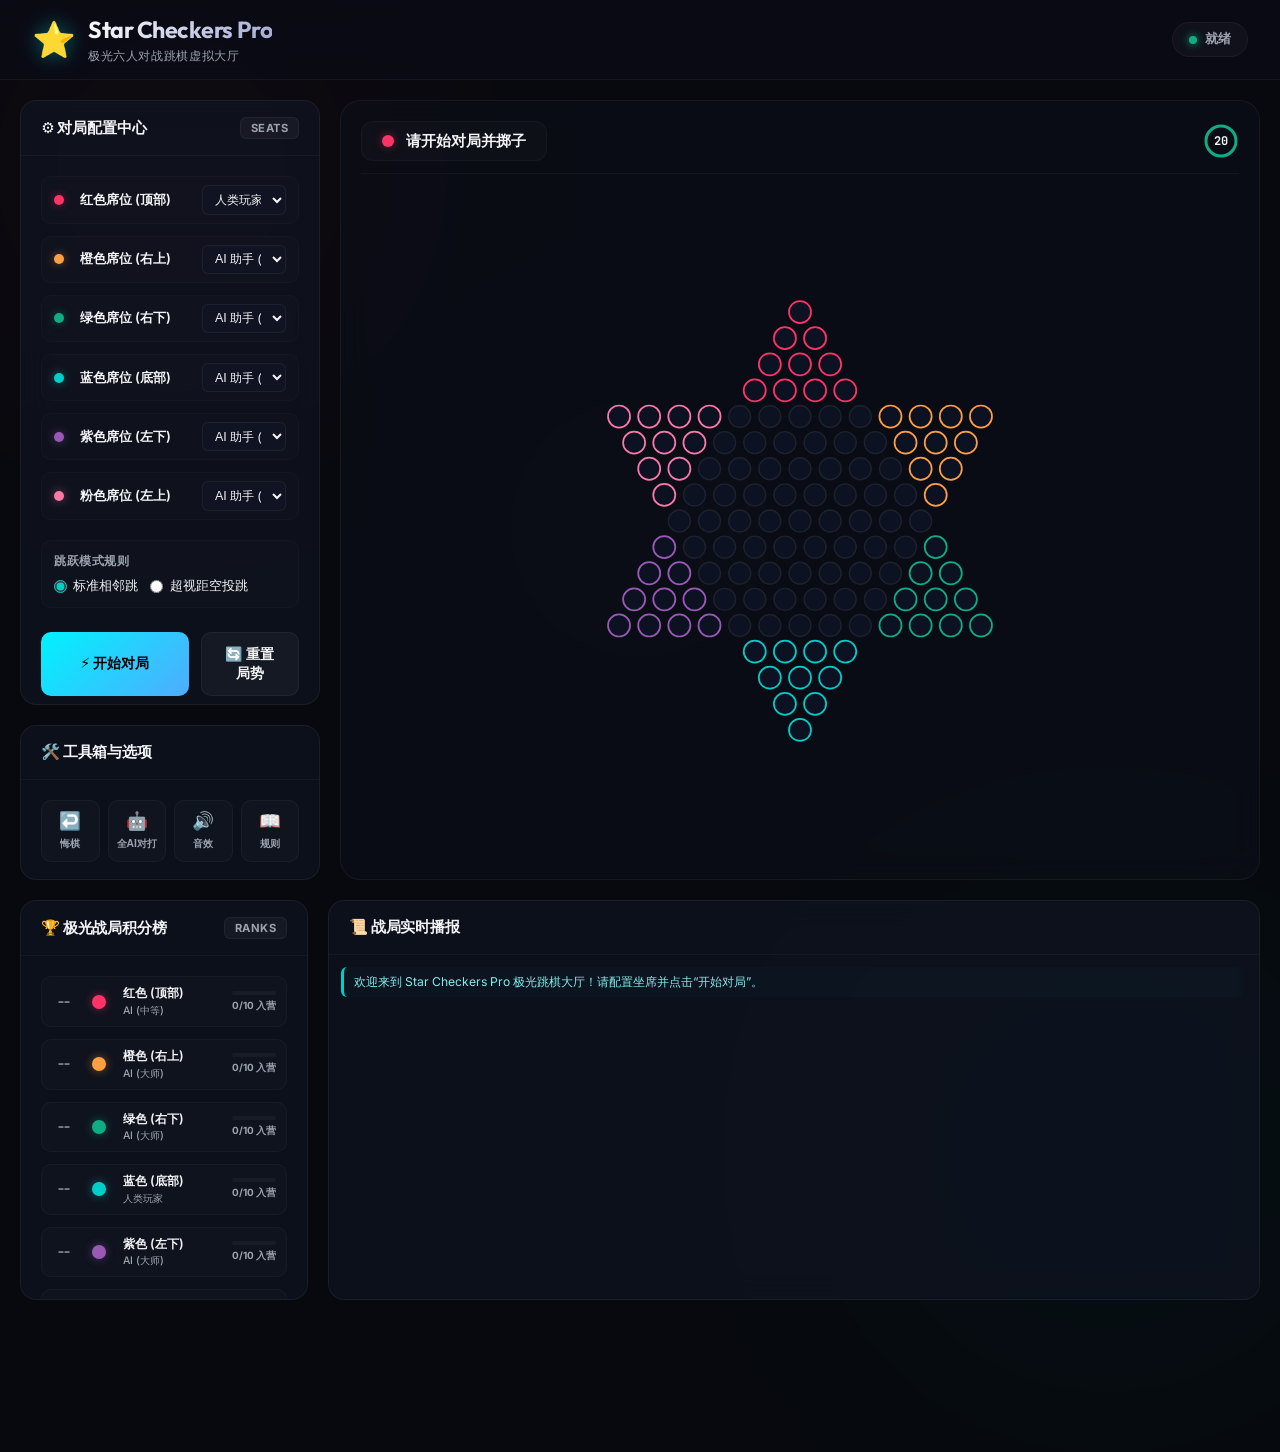
==== index.html @ 954dd9bf "Add files via upload" ====
<!DOCTYPE html>
<html lang="zh-CN">
<head>
    <meta charset="UTF-8">
    <meta name="viewport" content="width=device-width, initial-scale=1.0">
    <title>Star Checkers Pro | 极光六人对战跳棋</title>
    <!-- Google Fonts for premium typography -->
    <link href="https://fonts.googleapis.com/css2?family=Inter:wght@300;400;500;600;700&family=Outfit:wght@400;500;600;700;800&family=JetBrains+Mono:wght@400;500&display=swap" rel="stylesheet">
    <link rel="stylesheet" href="style.css">
</head>
<body>
    <!-- Background Ambient Orbs -->
    <div class="glow-orb" id="orb-1"></div>
    <div class="glow-orb" id="orb-2"></div>
    <div class="glow-orb" id="orb-3"></div>

    <!-- Application Header -->
    <header class="app-header">
        <div class="header-logo">
            <span class="logo-icon">⭐</span>
            <div class="logo-text">
                <h1>Star Checkers Pro</h1>
                <span class="logo-sub">极光六人对战跳棋虚拟大厅</span>
            </div>
        </div>
        <div class="header-status">
            <span class="status-indicator online"></span>
            <span class="status-label" id="lobby-status">大厅空闲中</span>
        </div>
    </header>

    <!-- Main Grid Dashboard -->
    <main class="app-container">
        <!-- LEFT PANEL: SETTINGS & CONSOLE -->
        <aside class="panel-sidebar" id="panel-left">
            <div class="card panel-card">
                <div class="card-header">
                    <h3>⚙️ 对局配置中心</h3>
                    <span class="badge">Seats</span>
                </div>
                <div class="card-body">
                    <!-- Seats Configuration list -->
                    <div class="seat-config-list">
                        <!-- Seat 1 (Top / Red) -->
                        <div class="seat-item" data-player="1">
                            <span class="seat-dot player-1-bg"></span>
                            <span class="seat-name">红色席位 (顶部)</span>
                            <select class="seat-select" id="seat-1">
                                <option value="human" selected>人类玩家</option>
                                <option value="ai-easy">AI 助手 (简易)</option>
                                <option value="ai-medium">AI 助手 (中等)</option>
                                <option value="ai-hard">AI 助手 (大师)</option>
                                <option value="none">空席</option>
                            </select>
                        </div>
                        <!-- Seat 2 (Upper Right / Orange) -->
                        <div class="seat-item" data-player="2">
                            <span class="seat-dot player-2-bg"></span>
                            <span class="seat-name">橙色席位 (右上)</span>
                            <select class="seat-select" id="seat-2">
                                <option value="human">人类玩家</option>
                                <option value="ai-easy">AI 助手 (简易)</option>
                                <option value="ai-medium">AI 助手 (中等)</option>
                                <option value="ai-hard" selected>AI 助手 (大师)</option>
                                <option value="none">空席</option>
                            </select>
                        </div>
                        <!-- Seat 3 (Lower Right / Green) -->
                        <div class="seat-item" data-player="3">
                            <span class="seat-dot player-3-bg"></span>
                            <span class="seat-name">绿色席位 (右下)</span>
                            <select class="seat-select" id="seat-3">
                                <option value="human">人类玩家</option>
                                <option value="ai-easy">AI 助手 (简易)</option>
                                <option value="ai-medium">AI 助手 (中等)</option>
                                <option value="ai-hard" selected>AI 助手 (大师)</option>
                                <option value="none">空席</option>
                            </select>
                        </div>
                        <!-- Seat 4 (Bottom / Blue) -->
                        <div class="seat-item" data-player="4">
                            <span class="seat-dot player-4-bg"></span>
                            <span class="seat-name">蓝色席位 (底部)</span>
                            <select class="seat-select" id="seat-4">
                                <option value="human">人类玩家</option>
                                <option value="ai-easy">AI 助手 (简易)</option>
                                <option value="ai-medium" selected>AI 助手 (中等)</option>
                                <option value="ai-hard">AI 助手 (大师)</option>
                                <option value="none">空席</option>
                            </select>
                        </div>
                        <!-- Seat 5 (Lower Left / Purple) -->
                        <div class="seat-item" data-player="5">
                            <span class="seat-dot player-5-bg"></span>
                            <span class="seat-name">紫色席位 (左下)</span>
                            <select class="seat-select" id="seat-5">
                                <option value="human">人类玩家</option>
                                <option value="ai-easy">AI 助手 (简易)</option>
                                <option value="ai-medium">AI 助手 (中等)</option>
                                <option value="ai-hard" selected>AI 助手 (大师)</option>
                                <option value="none">空席</option>
                            </select>
                        </div>
                        <!-- Seat 6 (Upper Left / Pink) -->
                        <div class="seat-item" data-player="6">
                            <span class="seat-dot player-6-bg"></span>
                            <span class="seat-name">粉色席位 (左上)</span>
                            <select class="seat-select" id="seat-6">
                                <option value="human">人类玩家</option>
                                <option value="ai-easy">AI 助手 (简易)</option>
                                <option value="ai-medium">AI 助手 (中等)</option>
                                <option value="ai-hard" selected>AI 助手 (大师)</option>
                                <option value="none">空席</option>
                            </select>
                        </div>
                    </div>

                    <!-- Custom Game Rules Options -->
                    <div class="custom-rules-container">
                        <label class="control-label">跳跃模式规则</label>
                        <div class="radio-group">
                            <label class="radio-label">
                                <input type="radio" name="jump-rule" value="standard" checked>
                                <span>标准相邻跳</span>
                            </label>
                            <label class="radio-label">
                                <input type="radio" name="jump-rule" value="super">
                                <span>超视距空投跳</span>
                            </label>
                        </div>
                    </div>

                    <!-- Main Buttons -->
                    <div class="action-buttons-group">
                        <button class="btn btn-primary" id="btn-start-game">⚡ 开始对局</button>
                        <button class="btn btn-secondary" id="btn-reset-game">🔄 重置局势</button>
                    </div>
                </div>
            </div>

            <!-- CARD 2: QUICK TOOLS -->
            <div class="card panel-card mini-card">
                <div class="card-header">
                    <h3>🛠️ 工具箱与选项</h3>
                </div>
                <div class="card-body tools-grid">
                    <button class="btn-tool" id="btn-undo" title="悔棋一步">
                        <span class="tool-icon">↩️</span>
                        <span class="tool-lbl">悔棋</span>
                    </button>
                    <button class="btn-tool" id="btn-autoplay" title="AI 全自动代理">
                        <span class="tool-icon">🤖</span>
                        <span class="tool-lbl">全AI对打</span>
                    </button>
                    <button class="btn-tool" id="btn-sound" title="静音开关">
                        <span class="tool-icon">🔊</span>
                        <span class="tool-lbl">音效</span>
                    </button>
                    <button class="btn-tool" id="btn-rules" title="玩法帮助说明">
                        <span class="tool-icon">📖</span>
                        <span class="tool-lbl">规则</span>
                    </button>
                </div>
            </div>
        </aside>

        <!-- MIDDLE PANEL: THE BOARD GRAPHIC -->
        <section class="panel-board" id="panel-middle">
            <div class="board-header">
                <div class="active-turn-alert" id="turn-banner">
                    <div class="active-badge player-1-bg" id="active-turn-dot"></div>
                    <span id="active-turn-text">请开始对局并掷子</span>
                </div>
                <div class="timer-container" id="timer-box">
                    <svg class="timer-ring" width="36" height="36">
                        <circle class="timer-ring-circle" stroke="#10ac84" stroke-width="3" fill="transparent" r="15" cx="18" cy="18"/>
                    </svg>
                    <span class="timer-text" id="timer-sec">20</span>
                </div>
            </div>

            <!-- SVG Rendered Board Star Container -->
            <div class="board-canvas-container">
                <svg id="checkers-board" viewBox="-250 -250 500 500">
                    <defs>
                        <!-- Premium Marble Radial Gradients -->
                        <radialGradient id="grad-p1" cx="30%" cy="30%" r="70%">
                            <stop offset="0%" stop-color="#ff7675"/>
                            <stop offset="60%" stop-color="#d63031"/>
                            <stop offset="100%" stop-color="#840000"/>
                        </radialGradient>
                        <radialGradient id="grad-p2" cx="30%" cy="30%" r="70%">
                            <stop offset="0%" stop-color="#ffeaa7"/>
                            <stop offset="60%" stop-color="#fdcb6e"/>
                            <stop offset="100%" stop-color="#e17055"/>
                        </radialGradient>
                        <radialGradient id="grad-p3" cx="30%" cy="30%" r="70%">
                            <stop offset="0%" stop-color="#55efc4"/>
                            <stop offset="60%" stop-color="#00b894"/>
                            <stop offset="100%" stop-color="#006241"/>
                        </radialGradient>
                        <radialGradient id="grad-p4" cx="30%" cy="30%" r="70%">
                            <stop offset="0%" stop-color="#81ecec"/>
                            <stop offset="60%" stop-color="#00cec9"/>
                            <stop offset="100%" stop-color="#007f7c"/>
                        </radialGradient>
                        <radialGradient id="grad-p5" cx="30%" cy="30%" r="70%">
                            <stop offset="0%" stop-color="#a29bfe"/>
                            <stop offset="60%" stop-color="#6c5ce7"/>
                            <stop offset="100%" stop-color="#3c22b4"/>
                        </radialGradient>
                        <radialGradient id="grad-p6" cx="30%" cy="30%" r="70%">
                            <stop offset="0%" stop-color="#fd79a8"/>
                            <stop offset="60%" stop-color="#e84393"/>
                            <stop offset="100%" stop-color="#a40050"/>
                        </radialGradient>
                        <!-- Active Selected Marble Ring Filter -->
                        <filter id="glow-filter" x="-20%" y="-20%" width="140%" height="140%">
                            <feGaussianBlur stdDeviation="3" result="blur" />
                            <feComposite in="SourceGraphic" in2="blur" operator="over" />
                        </filter>
                    </defs>

                    <!-- SVG groups rendered programmatically -->
                    <g id="board-connections" opacity="0.3"></g>
                    <g id="board-holes"></g>
                    <g id="board-marbles"></g>
                    <g id="board-indicators"></g>
                </svg>
            </div>

            <!-- Toast alert message layer -->
            <div class="toast-layer" id="toast-el"></div>
        </section>

        <!-- RIGHT PANEL: LEADERBOARD & MATCH HISTORY -->
        <aside class="panel-sidebar" id="panel-right">
            <!-- CARD 3: LEADERBOARD -->
            <div class="card panel-card">
                <div class="card-header">
                    <h3>🏆 极光战局积分榜</h3>
                    <span class="badge">Ranks</span>
                </div>
                <div class="card-body">
                    <div class="leaderboard-container" id="leaderboard-box">
                        <!-- Player Row 1 -->
                        <div class="leader-row" data-player="1">
                            <span class="leader-rank">--</span>
                            <span class="leader-avatar player-1-bg"></span>
                            <div class="leader-info">
                                <span class="leader-name">红色 (顶部)</span>
                                <span class="leader-role">AI (中等)</span>
                            </div>
                            <div class="leader-progress-wrapper">
                                <div class="progress-bar">
                                    <div class="progress-fill player-1-bg" style="width: 0%"></div>
                                </div>
                                <span class="progress-text">0/10 入营</span>
                            </div>
                        </div>
                        <!-- Player Row 2 -->
                        <div class="leader-row" data-player="2">
                            <span class="leader-rank">--</span>
                            <span class="leader-avatar player-2-bg"></span>
                            <div class="leader-info">
                                <span class="leader-name">橙色 (右上)</span>
                                <span class="leader-role">AI (大师)</span>
                            </div>
                            <div class="leader-progress-wrapper">
                                <div class="progress-bar">
                                    <div class="progress-fill player-2-bg" style="width: 0%"></div>
                                </div>
                                <span class="progress-text">0/10 入营</span>
                            </div>
                        </div>
                        <!-- Player Row 3 -->
                        <div class="leader-row" data-player="3">
                            <span class="leader-rank">--</span>
                            <span class="leader-avatar player-3-bg"></span>
                            <div class="leader-info">
                                <span class="leader-name">绿色 (右下)</span>
                                <span class="leader-role">AI (大师)</span>
                            </div>
                            <div class="leader-progress-wrapper">
                                <div class="progress-bar">
                                    <div class="progress-fill player-3-bg" style="width: 0%"></div>
                                </div>
                                <span class="progress-text">0/10 入营</span>
                            </div>
                        </div>
                        <!-- Player Row 4 -->
                        <div class="leader-row" data-player="4">
                            <span class="leader-rank">--</span>
                            <span class="leader-avatar player-4-bg"></span>
                            <div class="leader-info">
                                <span class="leader-name">蓝色 (底部)</span>
                                <span class="leader-role">人类玩家</span>
                            </div>
                            <div class="leader-progress-wrapper">
                                <div class="progress-bar">
                                    <div class="progress-fill player-4-bg" style="width: 0%"></div>
                                </div>
                                <span class="progress-text">0/10 入营</span>
                            </div>
                        </div>
                        <!-- Player Row 5 -->
                        <div class="leader-row" data-player="5">
                            <span class="leader-rank">--</span>
                            <span class="leader-avatar player-5-bg"></span>
                            <div class="leader-info">
                                <span class="leader-name">紫色 (左下)</span>
                                <span class="leader-role">AI (大师)</span>
                            </div>
                            <div class="leader-progress-wrapper">
                                <div class="progress-bar">
                                    <div class="progress-fill player-5-bg" style="width: 0%"></div>
                                </div>
                                <span class="progress-text">0/10 入营</span>
                            </div>
                        </div>
                        <!-- Player Row 6 -->
                        <div class="leader-row" data-player="6">
                            <span class="leader-rank">--</span>
                            <span class="leader-avatar player-6-bg"></span>
                            <div class="leader-info">
                                <span class="leader-name">粉色 (左上)</span>
                                <span class="leader-role">AI (大师)</span>
                            </div>
                            <div class="leader-progress-wrapper">
                                <div class="progress-bar">
                                    <div class="progress-fill player-6-bg" style="width: 0%"></div>
                                </div>
                                <span class="progress-text">0/10 入营</span>
                            </div>
                        </div>
                    </div>
                </div>
            </div>

            <!-- CARD 4: MATCH LOG -->
            <div class="card panel-card flex-fill-card">
                <div class="card-header">
                    <h3>📜 战局实时播报</h3>
                </div>
                <div class="card-body log-body">
                    <div class="match-log" id="log-box">
                        <div class="log-item system-log">欢迎来到 Star Checkers Pro 极光跳棋大厅！请配置坐席并点击“开始对局”。</div>
                    </div>
                </div>
            </div>
        </aside>
    </main>

    <!-- RULE BOOKMODAL -->
    <div class="modal-overlay" id="modal-rules-overlay">
        <div class="modal">
            <div class="modal-header">
                <h2>📖 跳棋规则百科与跳跃流派</h2>
                <button class="btn-close-modal" id="btn-close-modal">×</button>
            </div>
            <div class="modal-body">
                <h4>1. 基本胜利条件</h4>
                <p>六人跳棋是经典的策略对抗棋类游戏。棋盘为<b>六角星形</b>，共 121 个棋孔。每名玩家拥有 10 颗棋子（营区）。最先将所有 10 颗棋子移动到<b>正对面对应营区</b>的玩家获得第一名（夺冠），其余玩家继续博弈决定后续名次！</p>
                
                <h4>2. 行棋玩法 (两大跳跃模式)</h4>
                <ul>
                    <li><b>标准相邻跳 (Standard Move)</b>：
                        <p>① **单步移动**：棋子可以移动到相邻 6 个方向的任意空棋孔中。<br>
                        ② **跳跃移动**：若相邻棋孔有任何一颗棋子（无论是敌是友），且该棋子正后方的格点为空，则可以直接“跳过”该棋子落入空点。如果落地后依然具备跳跃条件，可<b>连续多段折线跳跃</b>！</p>
                    </li>
                    <li><b>超视距空投跳 (Super Jump / Long Jump)</b>：
                        <p>这是中国跳棋的高级专业流派！只要棋子与被跳棋子处于同一直线上，且<b>它们之间的空格数</b>与<b>被跳棋子到落点之间的空格数完全一致</b>（即对称跳），即可跨越很长的距离实现远距离超空投跳跃！</p>
                    </li>
                </ul>

                <h4>3. 防守与反霸营规则</h4>
                <p>为了防止有玩家故意留下棋子不走出本营，导致对面的对手无法完全把棋子装满而无法获胜，本大厅已部署智能防守规避检测：一旦有玩家棋子完全堵塞在对方的宿命终点且无路可走，系统将自动提示并惩罚非法堵截行为，确保高品质绿色竞技。</p>

                <h4>4. 极光大脑 AI 引擎</h4>
                <p>每个席位都可以配置不同程度的 AI 大脑：
                    <ul>
                        <li><b>简易级</b>：仅追求短视距跳跃，适合新手。</li>
                        <li><b>中级</b>：贪婪评估空间几何向量，倾向于选择最长单次折跃。</li>
                        <li><b>大师级</b>：使用全局星盘分组评估（Grouping Heuristics），注重保持棋阵整体推进形态，防范孤子落单，同时会利用对手的行棋架桥进行极长距离折返跃进！</li>
                    </ul>
                </p>
            </div>
            <div class="modal-footer">
                <button class="btn btn-primary" id="btn-modal-close-ok">我已领悟，开局！</button>
            </div>
        </div>
    </div>

    <!-- Web Application Logic Script -->
    <script src="script.js"></script>
</body>
</html>
---- style.css ----
/* ==========================================================================
   STAR CHECKERS PRO - PREMIUM GLOWING STYLE SYSTEM
   ========================================================================== */

/* Design Tokens & Theme Variables */
:root {
    --bg-dark: #07090e;
    --bg-panel: rgba(14, 18, 30, 0.45);
    --bg-panel-border: rgba(255, 255, 255, 0.05);
    --bg-card: rgba(17, 22, 38, 0.6);
    --bg-card-border: rgba(255, 255, 255, 0.06);
    
    --text-main: #f3f4f6;
    --text-muted: #9ca3af;
    --text-dark: #4b5563;

    --btn-primary: linear-gradient(135deg, #00f2fe 0%, #4facfe 100%);
    --btn-primary-hover: linear-gradient(135deg, #00c6ff 0%, #0072ff 100%);
    --btn-secondary: rgba(255, 255, 255, 0.04);
    --btn-secondary-hover: rgba(255, 255, 255, 0.08);

    /* 6 Player Radiant Neon Palettes */
    --color-p1: #ff3366; /* Red */
    --color-p1-glow: rgba(255, 51, 102, 0.45);
    --color-p2: #ff9f43; /* Orange */
    --color-p2-glow: rgba(255, 159, 67, 0.45);
    --color-p3: #10ac84; /* Green */
    --color-p3-glow: rgba(16, 172, 132, 0.45);
    --color-p4: #00cec9; /* Blue */
    --color-p4-glow: rgba(0, 206, 201, 0.45);
    --color-p5: #9b59b6; /* Purple */
    --color-p5-glow: rgba(155, 89, 182, 0.45);
    --color-p6: #fd79a8; /* Pink */
    --color-p6-glow: rgba(253, 121, 168, 0.45);

    --font-heading: 'Outfit', 'Inter', system-ui, sans-serif;
    --font-body: 'Inter', system-ui, sans-serif;
    --font-mono: 'JetBrains Mono', monospace;

    --transition-fast: 0.15s ease;
    --transition-normal: 0.3s cubic-bezier(0.4, 0, 0.2, 1);
    --transition-slow: 0.5s cubic-bezier(0.4, 0, 0.2, 1);
}

/* Base Styles & Page Resets */
* {
    margin: 0;
    padding: 0;
    box-sizing: border-box;
    outline: none;
    -webkit-tap-highlight-color: transparent;
}

body {
    background-color: var(--bg-dark);
    color: var(--text-main);
    font-family: var(--font-body);
    min-height: 100vh;
    display: flex;
    flex-direction: column;
    overflow-x: hidden;
    position: relative;
}

/* Glowing Ambient Orbs */
.glow-orb {
    position: absolute;
    width: 600px;
    height: 600px;
    border-radius: 50%;
    filter: blur(140px);
    opacity: 0.08;
    pointer-events: none;
    z-index: 0;
}
#orb-1 {
    top: -10%;
    left: -10%;
    background: radial-gradient(circle, var(--color-p1) 0%, transparent 70%);
}
#orb-2 {
    bottom: -10%;
    right: -10%;
    background: radial-gradient(circle, var(--color-p4) 0%, transparent 70%);
}
#orb-3 {
    top: 40%;
    left: 50%;
    transform: translate(-50%, -50%);
    background: radial-gradient(circle, var(--color-p5) 0%, transparent 70%);
    opacity: 0.04;
}

/* Header Component */
.app-header {
    height: 80px;
    border-bottom: 1px solid var(--bg-panel-border);
    background: rgba(10, 12, 22, 0.8);
    backdrop-filter: blur(12px);
    display: flex;
    justify-content: space-between;
    align-items: center;
    padding: 0 2rem;
    z-index: 10;
    position: sticky;
    top: 0;
}

.header-logo {
    display: flex;
    align-items: center;
    gap: 0.75rem;
}

.logo-icon {
    font-size: 2.2rem;
    filter: drop-shadow(0 0 10px rgba(0, 242, 254, 0.4));
    animation: pulseGlow 3s infinite ease-in-out;
}

.logo-text h1 {
    font-family: var(--font-heading);
    font-size: 1.45rem;
    font-weight: 700;
    letter-spacing: -0.02em;
    background: linear-gradient(135deg, #ffffff 0%, #a2a8d3 100%);
    -webkit-background-clip: text;
    -webkit-text-fill-color: transparent;
}

.logo-sub {
    font-size: 0.78rem;
    color: var(--text-muted);
    font-weight: 500;
    letter-spacing: 0.05em;
    text-transform: uppercase;
}

.header-status {
    display: flex;
    align-items: center;
    gap: 0.5rem;
    background: rgba(255, 255, 255, 0.03);
    padding: 0.5rem 1rem;
    border-radius: 99px;
    border: 1px solid rgba(255, 255, 255, 0.04);
}

.status-indicator {
    width: 8px;
    height: 8px;
    border-radius: 50%;
    background-color: var(--text-muted);
}
.status-indicator.online {
    background-color: #10ac84;
    box-shadow: 0 0 8px #10ac84;
    animation: flash 1.5s infinite;
}
.status-indicator.busy {
    background-color: var(--color-p1);
    box-shadow: 0 0 8px var(--color-p1);
}

.status-label {
    font-size: 0.8rem;
    font-weight: 600;
    color: var(--text-muted);
}

/* App Container Layout */
.app-container {
    flex: 1;
    display: grid;
    grid-template-columns: 340px 1fr 340px;
    gap: 1.25rem;
    padding: 1.25rem;
    max-width: 1600px;
    margin: 0 auto;
    width: 100%;
    z-index: 5;
}

/* Sidebar Panels */
.panel-sidebar {
    display: flex;
    flex-direction: column;
    gap: 1.25rem;
    max-height: calc(100vh - 120px);
}

/* Board Panel */
.panel-board {
    display: flex;
    flex-direction: column;
    background: var(--bg-panel);
    border: 1px solid var(--bg-panel-border);
    border-radius: 20px;
    backdrop-filter: blur(16px);
    overflow: hidden;
    position: relative;
    padding: 1.25rem;
    justify-content: space-between;
    min-height: 600px;
}

.board-header {
    display: flex;
    justify-content: space-between;
    align-items: center;
    border-bottom: 1px solid rgba(255,255,255,0.04);
    padding-bottom: 0.75rem;
    margin-bottom: 0.5rem;
}

.active-turn-alert {
    display: flex;
    align-items: center;
    gap: 0.75rem;
    background: rgba(255, 255, 255, 0.02);
    padding: 0.6rem 1.25rem;
    border-radius: 12px;
    border: 1px solid rgba(255,255,255,0.03);
}

.active-badge {
    width: 12px;
    height: 12px;
    border-radius: 50%;
    animation: flash 1.5s infinite ease-in-out;
}

#active-turn-text {
    font-size: 0.92rem;
    font-weight: 600;
}

.timer-container {
    display: flex;
    align-items: center;
    justify-content: center;
    position: relative;
    width: 36px;
    height: 36px;
}

.timer-ring-circle {
    transition: stroke-dashoffset 0.35s;
    transform: rotate(-90deg);
    transform-origin: 50% 50%;
    stroke-dasharray: 94.2; /* 2 * PI * r (r=15) */
    stroke-dashoffset: 0;
}

.timer-text {
    position: absolute;
    font-family: var(--font-mono);
    font-size: 0.75rem;
    font-weight: 700;
    color: var(--text-main);
}

/* SVG Star Board Graphics */
.board-canvas-container {
    flex: 1;
    display: flex;
    align-items: center;
    justify-content: center;
    padding: 0.5rem;
    position: relative;
}

#checkers-board {
    width: 100%;
    height: 100%;
    max-width: 580px;
    max-height: 580px;
    aspect-ratio: 1;
    overflow: visible;
}

/* Card Styling */
.card {
    background: var(--bg-card);
    border: 1px solid var(--bg-card-border);
    border-radius: 16px;
    backdrop-filter: blur(16px);
    overflow: hidden;
    display: flex;
    flex-direction: column;
}

.flex-fill-card {
    flex: 1;
}

.card-header {
    padding: 1rem 1.25rem;
    border-bottom: 1px solid rgba(255, 255, 255, 0.04);
    display: flex;
    justify-content: space-between;
    align-items: center;
}

.card-header h3 {
    font-family: var(--font-heading);
    font-size: 0.95rem;
    font-weight: 700;
    letter-spacing: -0.01em;
}

.badge {
    background: rgba(255, 255, 255, 0.04);
    border: 1px solid rgba(255, 255, 255, 0.05);
    padding: 0.2rem 0.6rem;
    border-radius: 6px;
    font-size: 0.7rem;
    font-weight: 700;
    text-transform: uppercase;
    letter-spacing: 0.05em;
    color: var(--text-muted);
}

.card-body {
    padding: 1.25rem;
    display: flex;
    flex-direction: column;
    gap: 1.25rem;
    overflow-y: auto;
}

/* Seat Configurations list */
.seat-config-list {
    display: flex;
    flex-direction: column;
    gap: 0.75rem;
}

.seat-item {
    display: grid;
    grid-template-columns: 14px 110px 1fr;
    align-items: center;
    gap: 0.75rem;
    background: rgba(255, 255, 255, 0.01);
    border: 1px solid rgba(255,255,255,0.02);
    padding: 0.5rem 0.75rem;
    border-radius: 10px;
    transition: background var(--transition-fast), border-color var(--transition-fast);
}
.seat-item.active-play {
    background: rgba(255, 255, 255, 0.02);
    border-color: rgba(255, 255, 255, 0.06);
}

.seat-dot {
    width: 10px;
    height: 10px;
    border-radius: 50%;
    display: inline-block;
}

.seat-name {
    font-size: 0.82rem;
    font-weight: 600;
    color: var(--text-main);
}

.seat-select {
    background: #0f1322;
    border: 1px solid rgba(255,255,255,0.06);
    color: var(--text-main);
    border-radius: 6px;
    padding: 0.35rem 0.5rem;
    font-size: 0.78rem;
    font-weight: 500;
    cursor: pointer;
    transition: border var(--transition-fast);
    width: 100%;
}
.seat-select:hover {
    border-color: rgba(255,255,255,0.15);
}

/* 6 Player Background utility styles */
.player-1-bg { background-color: var(--color-p1); box-shadow: 0 0 10px var(--color-p1-glow); }
.player-2-bg { background-color: var(--color-p2); box-shadow: 0 0 10px var(--color-p2-glow); }
.player-3-bg { background-color: var(--color-p3); box-shadow: 0 0 10px var(--color-p3-glow); }
.player-4-bg { background-color: var(--color-p4); box-shadow: 0 0 10px var(--color-p4-glow); }
.player-5-bg { background-color: var(--color-p5); box-shadow: 0 0 10px var(--color-p5-glow); }
.player-6-bg { background-color: var(--color-p6); box-shadow: 0 0 10px var(--color-p6-glow); }

/* Rules Options styling */
.custom-rules-container {
    display: flex;
    flex-direction: column;
    gap: 0.5rem;
    background: rgba(255, 255, 255, 0.01);
    border: 1px solid rgba(255,255,255,0.02);
    padding: 0.75rem;
    border-radius: 10px;
}

.control-label {
    font-size: 0.78rem;
    font-weight: 700;
    color: var(--text-muted);
    text-transform: uppercase;
    letter-spacing: 0.05em;
}

.radio-group {
    display: flex;
    gap: 0.75rem;
}

.radio-label {
    display: flex;
    align-items: center;
    gap: 0.4rem;
    cursor: pointer;
    font-size: 0.8rem;
    font-weight: 500;
}
.radio-label input {
    accent-color: var(--color-p4);
    cursor: pointer;
}

/* Buttons */
.btn {
    display: inline-flex;
    align-items: center;
    justify-content: center;
    font-family: var(--font-heading);
    font-size: 0.88rem;
    font-weight: 600;
    padding: 0.75rem 1.25rem;
    border-radius: 10px;
    border: none;
    cursor: pointer;
    transition: transform var(--transition-fast), filter var(--transition-fast);
}
.btn:active {
    transform: scale(0.98);
}

.btn-primary {
    background: var(--btn-primary);
    color: #000;
    font-weight: 700;
}
.btn-primary:hover {
    filter: brightness(1.1);
    box-shadow: 0 0 15px rgba(0, 242, 254, 0.3);
}

.btn-secondary {
    background: var(--btn-secondary);
    color: var(--text-main);
    border: 1px solid rgba(255, 255, 255, 0.05);
}
.btn-secondary:hover {
    background: var(--btn-secondary-hover);
    border-color: rgba(255, 255, 255, 0.1);
}

.action-buttons-group {
    display: grid;
    grid-template-columns: 1.2fr 0.8fr;
    gap: 0.75rem;
    margin-top: 0.25rem;
}

/* Tools Box Grids */
.tools-grid {
    display: grid;
    grid-template-columns: repeat(4, 1fr);
    gap: 0.5rem;
}

.btn-tool {
    display: flex;
    flex-direction: column;
    align-items: center;
    justify-content: center;
    gap: 0.35rem;
    background: rgba(255, 255, 255, 0.02);
    border: 1px solid rgba(255, 255, 255, 0.04);
    border-radius: 10px;
    padding: 0.6rem 0.2rem;
    cursor: pointer;
    transition: background var(--transition-fast), border-color var(--transition-fast);
}
.btn-tool:hover {
    background: rgba(255, 255, 255, 0.06);
    border-color: rgba(255, 255, 255, 0.1);
}
.btn-tool:active {
    transform: scale(0.95);
}
.btn-tool.active-tool {
    background: rgba(0, 242, 254, 0.1);
    border-color: rgba(0, 242, 254, 0.3);
}

.tool-icon {
    font-size: 1.1rem;
}

.tool-lbl {
    font-size: 0.65rem;
    font-weight: 600;
    color: var(--text-muted);
}
.btn-tool.active-tool .tool-lbl {
    color: #00f2fe;
}

/* Leaderboard */
.leaderboard-container {
    display: flex;
    flex-direction: column;
    gap: 0.75rem;
}

.leader-row {
    display: grid;
    grid-template-columns: 24px 28px 100px 1fr;
    align-items: center;
    gap: 0.6rem;
    background: rgba(255, 255, 255, 0.015);
    border: 1px solid rgba(255, 255, 255, 0.03);
    padding: 0.5rem 0.6rem;
    border-radius: 10px;
    transition: background var(--transition-fast);
}
.leader-row.won-player {
    background: rgba(16, 172, 132, 0.08);
    border-color: rgba(16, 172, 132, 0.2);
}

.leader-rank {
    font-family: var(--font-mono);
    font-size: 0.75rem;
    font-weight: 700;
    color: var(--text-muted);
    text-align: center;
}
.won-player .leader-rank {
    color: #10ac84;
}

.leader-avatar {
    width: 14px;
    height: 14px;
    border-radius: 50%;
    justify-self: center;
}

.leader-info {
    display: flex;
    flex-direction: column;
    gap: 0.1rem;
}

.leader-name {
    font-size: 0.78rem;
    font-weight: 600;
    color: var(--text-main);
    white-space: nowrap;
    overflow: hidden;
    text-overflow: ellipsis;
}

.leader-role {
    font-size: 0.65rem;
    font-weight: 500;
    color: var(--text-muted);
}

.leader-progress-wrapper {
    display: flex;
    flex-direction: column;
    gap: 0.25rem;
}

.progress-bar {
    width: 100%;
    height: 4px;
    background: rgba(255, 255, 255, 0.04);
    border-radius: 99px;
    overflow: hidden;
}

.progress-fill {
    height: 100%;
    width: 0%;
    border-radius: 99px;
    transition: width var(--transition-slow);
}

.progress-text {
    font-size: 0.62rem;
    font-weight: 700;
    text-align: right;
    color: var(--text-muted);
}

/* Match History Log Box */
.log-body {
    padding: 0.75rem;
}

.flex-fill-card .card-body {
    flex: 1;
    overflow: hidden;
}

.match-log {
    display: flex;
    flex-direction: column;
    gap: 0.5rem;
    height: 100%;
    overflow-y: auto;
    font-family: var(--font-body);
    padding-right: 0.25rem;
}

.log-item {
    font-size: 0.76rem;
    line-height: 1.4;
    padding: 0.4rem 0.6rem;
    border-radius: 6px;
    background: rgba(255, 255, 255, 0.015);
    border-left: 3px solid rgba(255, 255, 255, 0.1);
    color: var(--text-main);
}
.log-item.system-log {
    border-left-color: #00cec9;
    color: #81ecec;
    background: rgba(0, 206, 201, 0.02);
}
.log-item.turn-log {
    border-left-color: rgba(255, 255, 255, 0.1);
    color: var(--text-muted);
}
.log-item.p1-log { border-left-color: var(--color-p1); }
.log-item.p2-log { border-left-color: var(--color-p2); }
.log-item.p3-log { border-left-color: var(--color-p3); }
.log-item.p4-log { border-left-color: var(--color-p4); }
.log-item.p5-log { border-left-color: var(--color-p5); }
.log-item.p6-log { border-left-color: var(--color-p6); }

/* SVG Star Board elements dynamic styling */
.board-line {
    stroke: rgba(255, 255, 255, 0.04);
    stroke-width: 1.2;
    transition: stroke var(--transition-fast);
    pointer-events: none;
}

.board-hole {
    fill: #0d1222;
    stroke: rgba(255, 255, 255, 0.08);
    stroke-width: 1.2;
    transition: fill var(--transition-fast), stroke var(--transition-fast);
}
.board-hole:hover {
    stroke: rgba(255, 255, 255, 0.25);
    fill: #141b31;
}

/* Zone border highlight hints */
.zone-outline {
    fill: none;
    stroke-width: 1;
    stroke-dasharray: 4, 4;
    opacity: 0.12;
}

.marble {
    cursor: pointer;
    transform-origin: center;
    transform-box: fill-box;
    transition: transform var(--transition-normal), filter var(--transition-normal);
}
.marble:hover {
    transform: scale(1.15);
    filter: drop-shadow(0 0 6px var(--glow-color));
}
.marble.selected {
    transform: scale(1.2);
    filter: drop-shadow(0 0 12px var(--glow-color)) brightness(1.2);
    animation: pulseSelected 1.5s infinite alternate ease-in-out;
}
.marble.inactive-marble {
    cursor: not-allowed;
}

/* Click Target Indicators */
.valid-indicator {
    fill: transparent;
    stroke: #00cec9;
    stroke-width: 2;
    stroke-dasharray: 4, 2;
    cursor: pointer;
    transform-origin: center;
    transform-box: fill-box;
    animation: rotateIndicator 6s linear infinite;
    transition: stroke var(--transition-fast), fill var(--transition-fast);
}
.valid-indicator:hover {
    fill: rgba(0, 206, 201, 0.15);
    stroke: #00f2fe;
}

/* Path travel lines */
.path-travel {
    fill: none;
    stroke: #00cec9;
    stroke-width: 1.5;
    stroke-dasharray: 5, 3;
    opacity: 0.5;
    pointer-events: none;
    animation: dashTravel 0.8s linear infinite;
}

/* Toast Message Overlay */
.toast-layer {
    position: absolute;
    top: 50%;
    left: 50%;
    transform: translate(-50%, -50%);
    background: rgba(8, 11, 22, 0.92);
    border: 1px solid rgba(0, 242, 254, 0.25);
    box-shadow: 0 0 35px rgba(0, 242, 254, 0.15);
    color: var(--text-main);
    padding: 1.25rem 2.5rem;
    border-radius: 14px;
    backdrop-filter: blur(12px);
    font-family: var(--font-heading);
    font-size: 1.2rem;
    font-weight: 700;
    text-align: center;
    opacity: 0;
    pointer-events: none;
    z-index: 100;
    transition: opacity var(--transition-normal);
}
.toast-layer.show-toast {
    opacity: 1;
}

/* Rule booklet Modal */
.modal-overlay {
    position: fixed;
    top: 0;
    left: 0;
    width: 100vw;
    height: 100vh;
    background: rgba(3, 4, 8, 0.85);
    backdrop-filter: blur(12px);
    display: flex;
    align-items: center;
    justify-content: center;
    z-index: 200;
    opacity: 0;
    pointer-events: none;
    transition: opacity var(--transition-normal);
}
.modal-overlay.open {
    opacity: 1;
    pointer-events: auto;
}

.modal {
    background: var(--bg-card);
    border: 1px solid var(--bg-card-border);
    width: 90%;
    max-width: 650px;
    border-radius: 20px;
    overflow: hidden;
    box-shadow: 0 20px 50px rgba(0, 0, 0, 0.5);
    display: flex;
    flex-direction: column;
    transform: translateY(20px);
    transition: transform var(--transition-normal);
}
.modal-overlay.open .modal {
    transform: translateY(0);
}

.modal-header {
    padding: 1.25rem 1.75rem;
    border-bottom: 1px solid rgba(255,255,255,0.04);
    display: flex;
    justify-content: space-between;
    align-items: center;
}

.modal-header h2 {
    font-family: var(--font-heading);
    font-size: 1.25rem;
    font-weight: 700;
}

.btn-close-modal {
    background: transparent;
    border: none;
    color: var(--text-muted);
    font-size: 1.8rem;
    cursor: pointer;
    transition: color var(--transition-fast);
}
.btn-close-modal:hover {
    color: var(--text-main);
}

.modal-body {
    padding: 1.75rem;
    overflow-y: auto;
    max-height: calc(80vh - 150px);
    display: flex;
    flex-direction: column;
    gap: 1.25rem;
    line-height: 1.6;
    font-size: 0.9rem;
}

.modal-body h4 {
    font-family: var(--font-heading);
    font-weight: 700;
    color: #81ecec;
    border-left: 3px solid #00cec9;
    padding-left: 0.5rem;
}

.modal-body ul {
    list-style: none;
    display: flex;
    flex-direction: column;
    gap: 0.75rem;
}

.modal-body li p {
    margin-top: 0.25rem;
    font-size: 0.85rem;
    color: var(--text-muted);
}

.modal-footer {
    padding: 1.25rem 1.75rem;
    border-top: 1px solid rgba(255,255,255,0.04);
    display: flex;
    justify-content: flex-end;
}

/* Animations */
@keyframes pulseGlow {
    0%, 100% { filter: drop-shadow(0 0 10px rgba(0, 242, 254, 0.4)); }
    50% { filter: drop-shadow(0 0 18px rgba(0, 242, 254, 0.7)); }
}

@keyframes flash {
    0%, 100% { opacity: 1; }
    50% { opacity: 0.4; }
}

@keyframes rotateIndicator {
    from { transform: rotate(0deg); }
    to { transform: rotate(360deg); }
}

@keyframes dashTravel {
    to { stroke-dashoffset: -16; }
}

@keyframes pulseSelected {
    from { filter: drop-shadow(0 0 8px var(--glow-color)) brightness(1.1); }
    to { filter: drop-shadow(0 0 18px var(--glow-color)) brightness(1.3); }
}

/* Custom Web Scrollbar Visuals */
::-webkit-scrollbar {
    width: 6px;
    height: 6px;
}
::-webkit-scrollbar-track {
    background: transparent;
}
::-webkit-scrollbar-thumb {
    background: rgba(255, 255, 255, 0.05);
    border-radius: 99px;
}
::-webkit-scrollbar-thumb:hover {
    background: rgba(255, 255, 255, 0.12);
}

/* ==========================================================================
   RESPONSIVE DESIGN RULES
   ========================================================================== */
@media (max-width: 1280px) {
    .app-container {
        grid-template-columns: 300px 1fr;
        grid-template-rows: auto auto;
    }
    #panel-right {
        grid-column: span 2;
        max-height: 400px;
        flex-direction: row;
    }
    .flex-fill-card {
        flex: 1.2;
    }
}

@media (max-width: 900px) {
    .app-container {
        grid-template-columns: 1fr;
        grid-template-rows: auto auto auto;
    }
    #panel-left, #panel-right {
        grid-column: span 1;
        max-height: none;
    }
    #panel-right {
        flex-direction: column;
    }
}
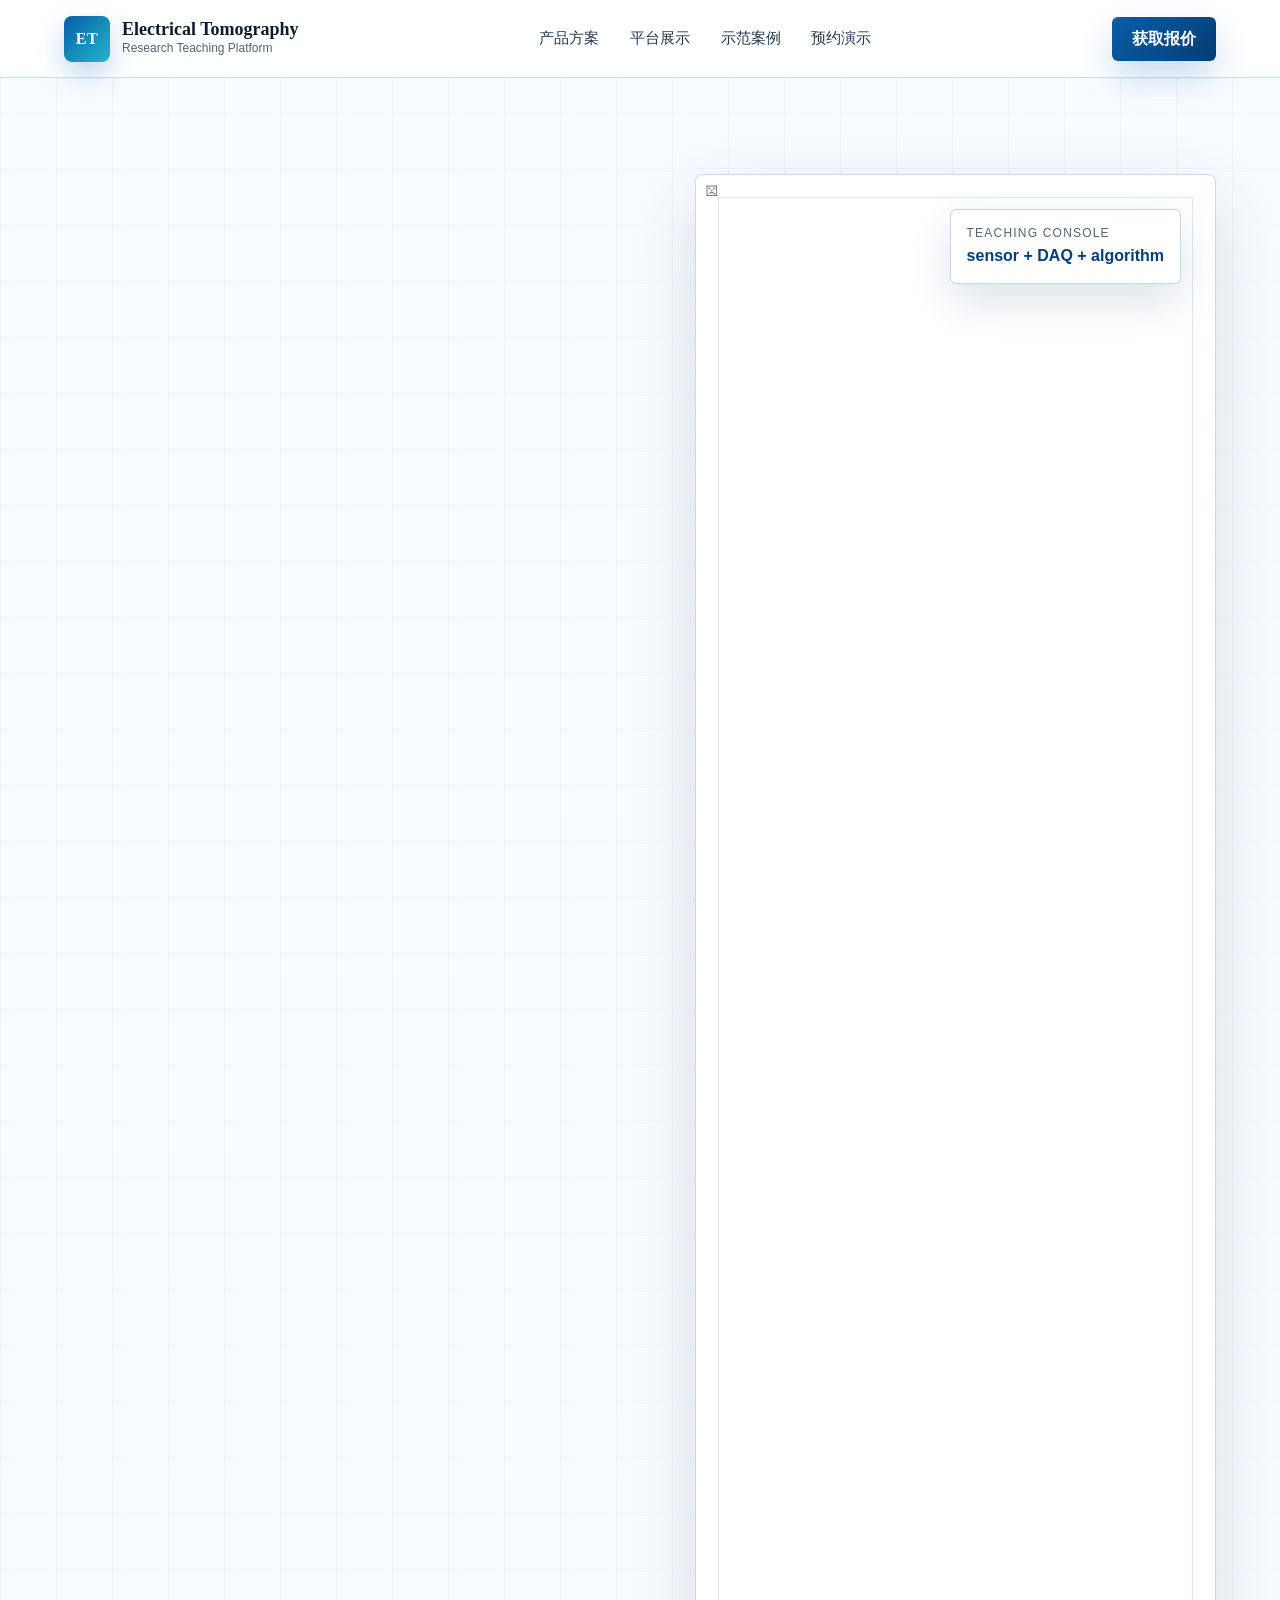
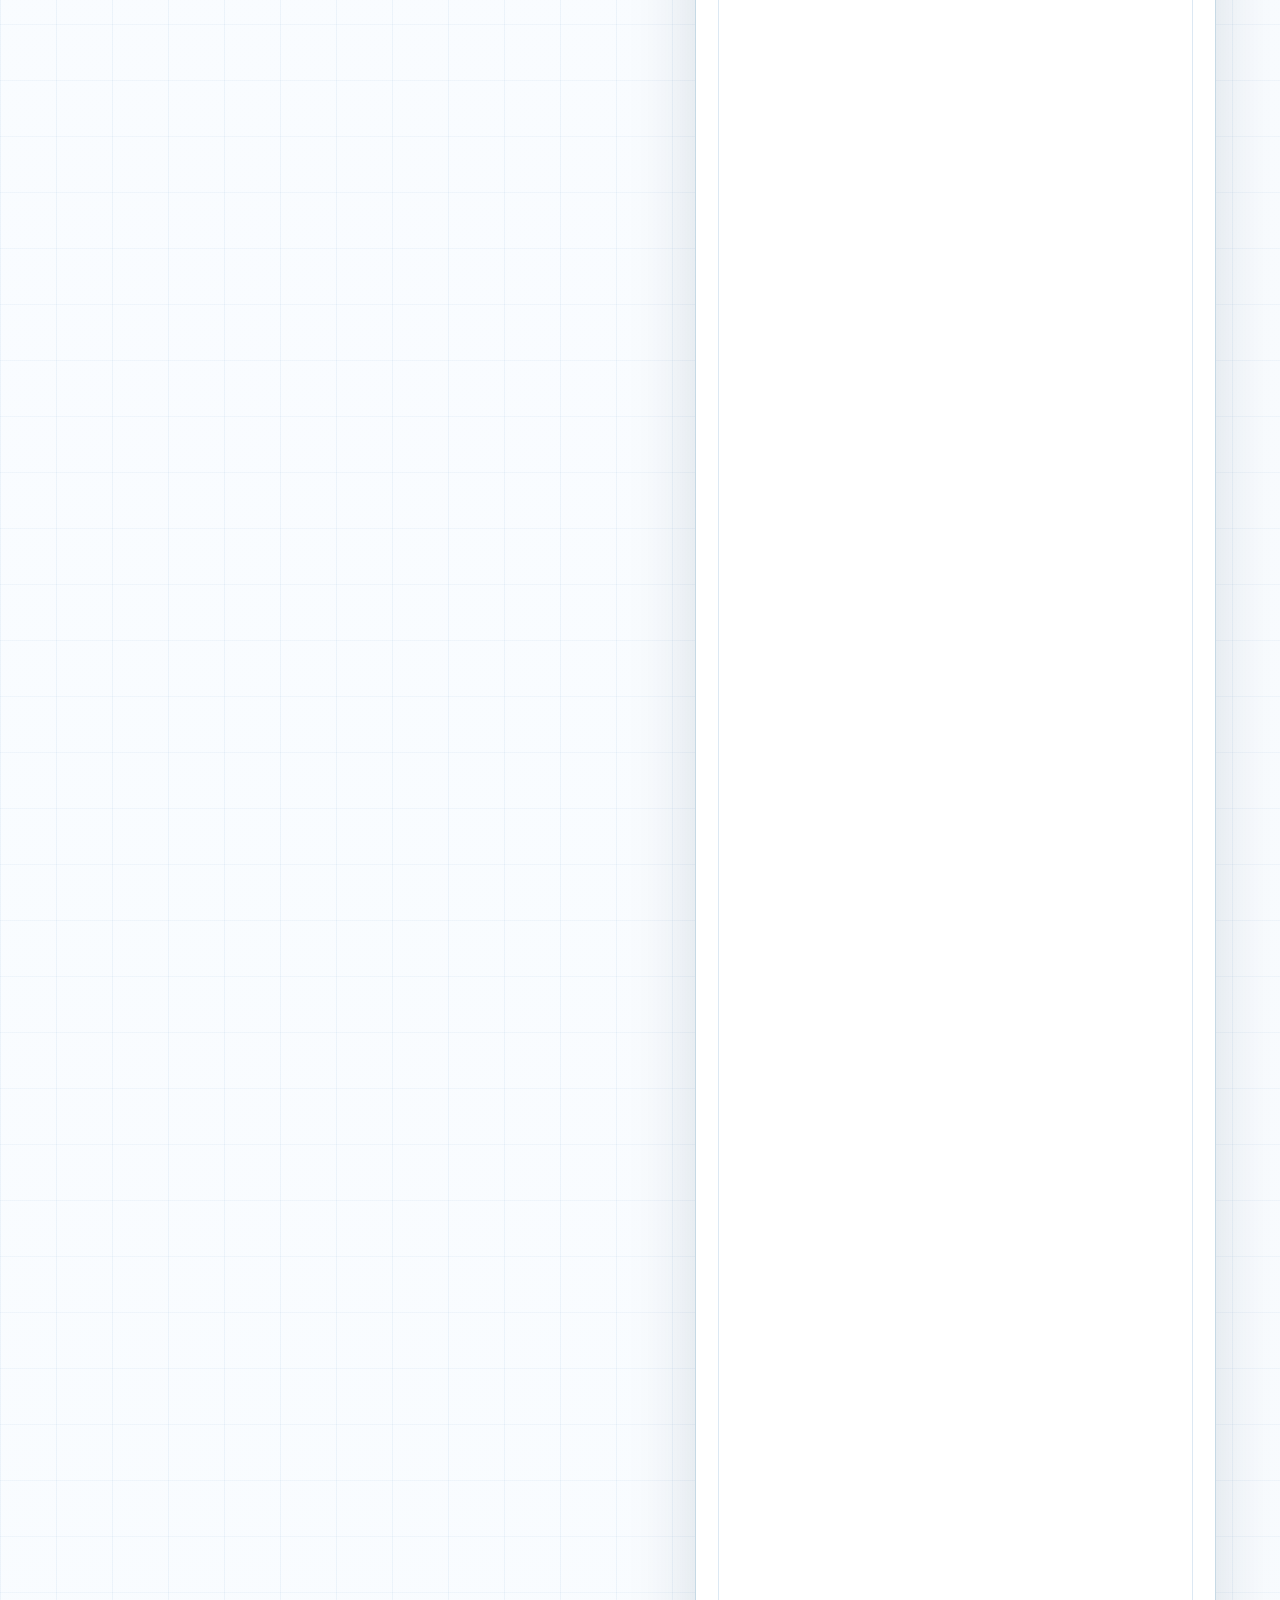
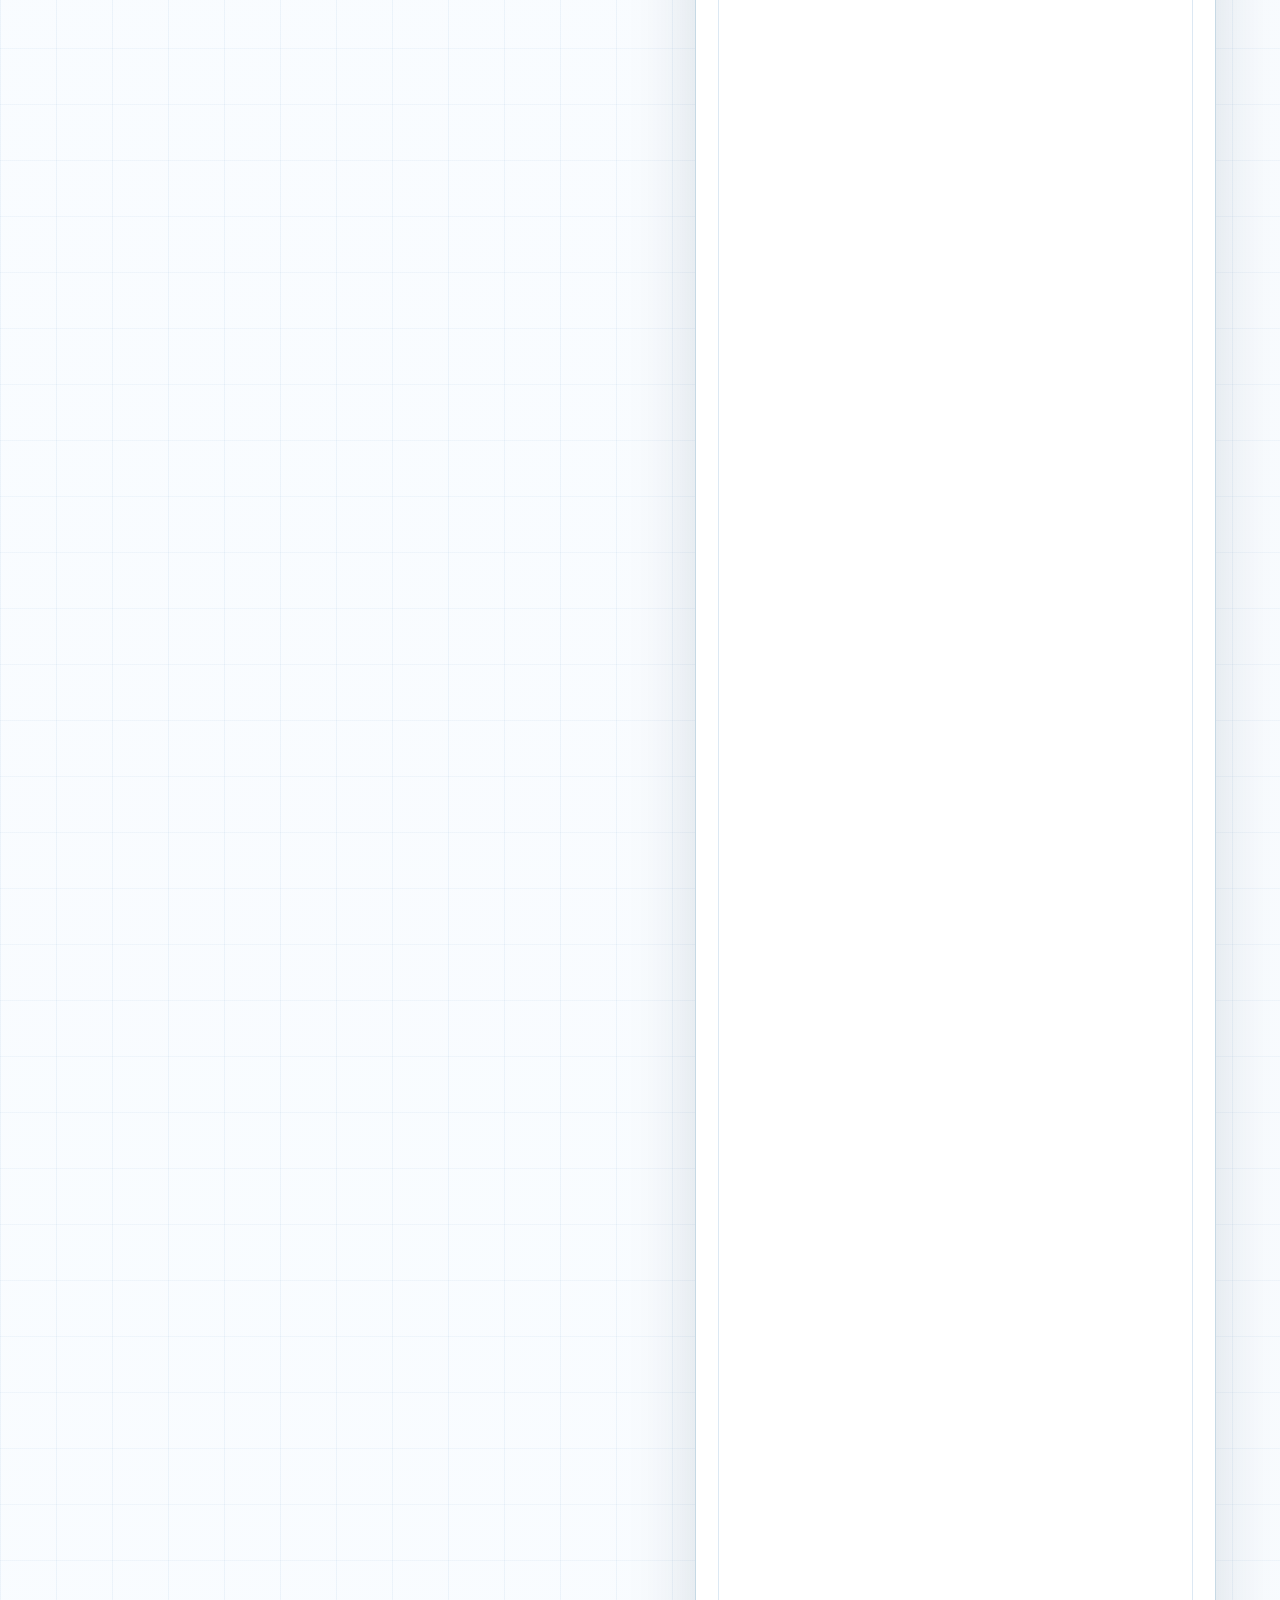
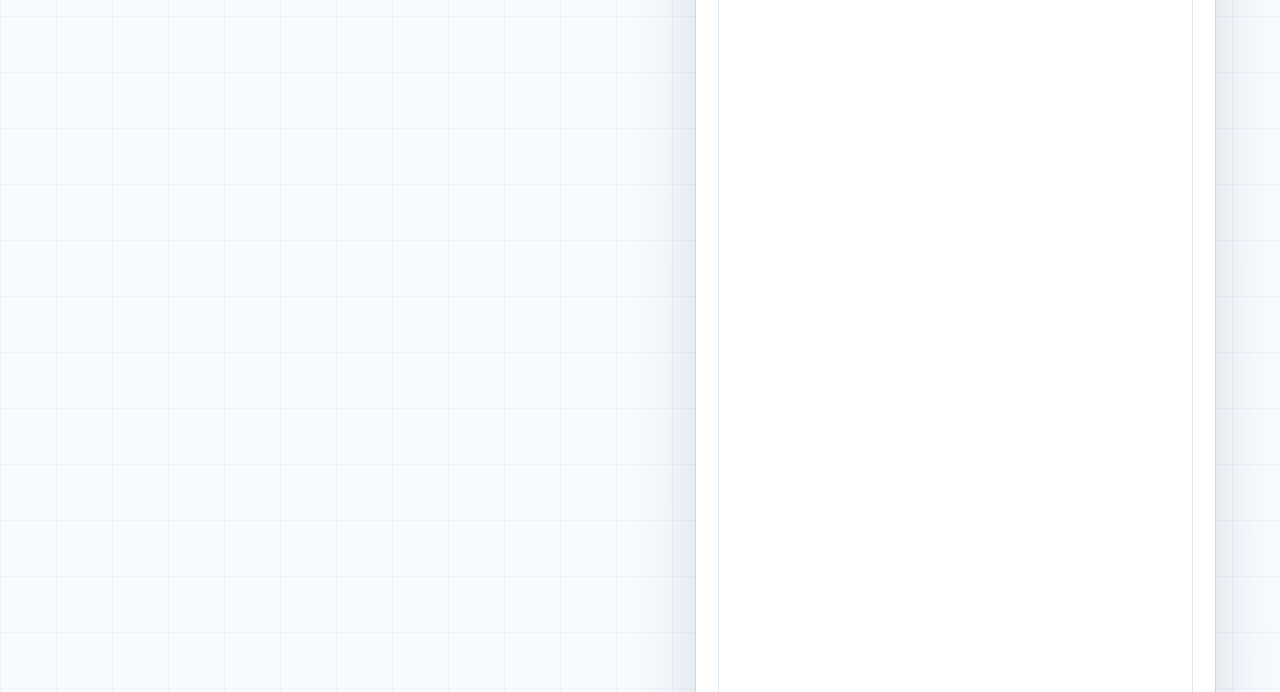
==== commit 2d45ce16: "Add files via upload" ====
--- a/index.html
+++ b/index.html
@@ -1,397 +1,319 @@
-<!DOCTYPE html>
+<!doctype html>
 <html lang="zh-CN">
-<head>
-    <meta charset="UTF-8">
-    <meta name="viewport" content="width=device-width, initial-scale=1.0">
-    <title>Star Checkers Pro | 极光六人对战跳棋</title>
-    <!-- Google Fonts for premium typography -->
-    <link href="https://fonts.googleapis.com/css2?family=Inter:wght@300;400;500;600;700&family=Outfit:wght@400;500;600;700;800&family=JetBrains+Mono:wght@400;500&display=swap" rel="stylesheet">
-    <link rel="stylesheet" href="style.css">
-</head>
-<body>
-    <!-- Background Ambient Orbs -->
-    <div class="glow-orb" id="orb-1"></div>
-    <div class="glow-orb" id="orb-2"></div>
-    <div class="glow-orb" id="orb-3"></div>
-
-    <!-- Application Header -->
-    <header class="app-header">
-        <div class="header-logo">
-            <span class="logo-icon">⭐</span>
-            <div class="logo-text">
-                <h1>Star Checkers Pro</h1>
-                <span class="logo-sub">极光六人对战跳棋虚拟大厅</span>
-            </div>
-        </div>
-        <div class="header-status">
-            <span class="status-indicator online"></span>
-            <span class="status-label" id="lobby-status">大厅空闲中</span>
-        </div>
+  <head>
+    <meta charset="utf-8" />
+    <meta name="viewport" content="width=device-width, initial-scale=1" />
+    <title>电学层析成像科研教学平台 | EMT · ECT · EIT</title>
+    <meta
+      name="description"
+      content="面向高校与实验室的电学层析成像科研教学平台，提供 EMT、ECT、EIT 实验装置、课程平台、算法演示系统与联合开发服务。"
+    />
+    <link rel="stylesheet" href="styles.css" />
+  </head>
+  <body>
+    <header class="site-header">
+      <a class="brand" href="index.html#top" aria-label="电学层析成像首页">
+        <span class="brand-mark">ET</span>
+        <span>
+          <strong>Electrical Tomography</strong>
+          <small>Research Teaching Platform</small>
+        </span>
+      </a>
+      <nav class="nav" aria-label="主导航">
+        <a href="#products">产品方案</a>
+        <a href="#evidence">平台展示</a>
+        <a href="#cases">示范案例</a>
+        <a href="#contact">预约演示</a>
+      </nav>
+      <a class="header-cta" href="#contact">获取报价</a>
     </header>
 
-    <!-- Main Grid Dashboard -->
-    <main class="app-container">
-        <!-- LEFT PANEL: SETTINGS & CONSOLE -->
-        <aside class="panel-sidebar" id="panel-left">
-            <div class="card panel-card">
-                <div class="card-header">
-                    <h3>⚙️ 对局配置中心</h3>
-                    <span class="badge">Seats</span>
-                </div>
-                <div class="card-body">
-                    <!-- Seats Configuration list -->
-                    <div class="seat-config-list">
-                        <!-- Seat 1 (Top / Red) -->
-                        <div class="seat-item" data-player="1">
-                            <span class="seat-dot player-1-bg"></span>
-                            <span class="seat-name">红色席位 (顶部)</span>
-                            <select class="seat-select" id="seat-1">
-                                <option value="human" selected>人类玩家</option>
-                                <option value="ai-easy">AI 助手 (简易)</option>
-                                <option value="ai-medium">AI 助手 (中等)</option>
-                                <option value="ai-hard">AI 助手 (大师)</option>
-                                <option value="none">空席</option>
-                            </select>
-                        </div>
-                        <!-- Seat 2 (Upper Right / Orange) -->
-                        <div class="seat-item" data-player="2">
-                            <span class="seat-dot player-2-bg"></span>
-                            <span class="seat-name">橙色席位 (右上)</span>
-                            <select class="seat-select" id="seat-2">
-                                <option value="human">人类玩家</option>
-                                <option value="ai-easy">AI 助手 (简易)</option>
-                                <option value="ai-medium">AI 助手 (中等)</option>
-                                <option value="ai-hard" selected>AI 助手 (大师)</option>
-                                <option value="none">空席</option>
-                            </select>
-                        </div>
-                        <!-- Seat 3 (Lower Right / Green) -->
-                        <div class="seat-item" data-player="3">
-                            <span class="seat-dot player-3-bg"></span>
-                            <span class="seat-name">绿色席位 (右下)</span>
-                            <select class="seat-select" id="seat-3">
-                                <option value="human">人类玩家</option>
-                                <option value="ai-easy">AI 助手 (简易)</option>
-                                <option value="ai-medium">AI 助手 (中等)</option>
-                                <option value="ai-hard" selected>AI 助手 (大师)</option>
-                                <option value="none">空席</option>
-                            </select>
-                        </div>
-                        <!-- Seat 4 (Bottom / Blue) -->
-                        <div class="seat-item" data-player="4">
-                            <span class="seat-dot player-4-bg"></span>
-                            <span class="seat-name">蓝色席位 (底部)</span>
-                            <select class="seat-select" id="seat-4">
-                                <option value="human">人类玩家</option>
-                                <option value="ai-easy">AI 助手 (简易)</option>
-                                <option value="ai-medium" selected>AI 助手 (中等)</option>
-                                <option value="ai-hard">AI 助手 (大师)</option>
-                                <option value="none">空席</option>
-                            </select>
-                        </div>
-                        <!-- Seat 5 (Lower Left / Purple) -->
-                        <div class="seat-item" data-player="5">
-                            <span class="seat-dot player-5-bg"></span>
-                            <span class="seat-name">紫色席位 (左下)</span>
-                            <select class="seat-select" id="seat-5">
-                                <option value="human">人类玩家</option>
-                                <option value="ai-easy">AI 助手 (简易)</option>
-                                <option value="ai-medium">AI 助手 (中等)</option>
-                                <option value="ai-hard" selected>AI 助手 (大师)</option>
-                                <option value="none">空席</option>
-                            </select>
-                        </div>
-                        <!-- Seat 6 (Upper Left / Pink) -->
-                        <div class="seat-item" data-player="6">
-                            <span class="seat-dot player-6-bg"></span>
-                            <span class="seat-name">粉色席位 (左上)</span>
-                            <select class="seat-select" id="seat-6">
-                                <option value="human">人类玩家</option>
-                                <option value="ai-easy">AI 助手 (简易)</option>
-                                <option value="ai-medium">AI 助手 (中等)</option>
-                                <option value="ai-hard" selected>AI 助手 (大师)</option>
-                                <option value="none">空席</option>
-                            </select>
-                        </div>
-                    </div>
-
-                    <!-- Custom Game Rules Options -->
-                    <div class="custom-rules-container">
-                        <label class="control-label">跳跃模式规则</label>
-                        <div class="radio-group">
-                            <label class="radio-label">
-                                <input type="radio" name="jump-rule" value="standard" checked>
-                                <span>标准相邻跳</span>
-                            </label>
-                            <label class="radio-label">
-                                <input type="radio" name="jump-rule" value="super">
-                                <span>超视距空投跳</span>
-                            </label>
-                        </div>
-                    </div>
-
-                    <!-- Main Buttons -->
-                    <div class="action-buttons-group">
-                        <button class="btn btn-primary" id="btn-start-game">⚡ 开始对局</button>
-                        <button class="btn btn-secondary" id="btn-reset-game">🔄 重置局势</button>
-                    </div>
-                </div>
-            </div>
-
-            <!-- CARD 2: QUICK TOOLS -->
-            <div class="card panel-card mini-card">
-                <div class="card-header">
-                    <h3>🛠️ 工具箱与选项</h3>
-                </div>
-                <div class="card-body tools-grid">
-                    <button class="btn-tool" id="btn-undo" title="悔棋一步">
-                        <span class="tool-icon">↩️</span>
-                        <span class="tool-lbl">悔棋</span>
-                    </button>
-                    <button class="btn-tool" id="btn-autoplay" title="AI 全自动代理">
-                        <span class="tool-icon">🤖</span>
-                        <span class="tool-lbl">全AI对打</span>
-                    </button>
-                    <button class="btn-tool" id="btn-sound" title="静音开关">
-                        <span class="tool-icon">🔊</span>
-                        <span class="tool-lbl">音效</span>
-                    </button>
-                    <button class="btn-tool" id="btn-rules" title="玩法帮助说明">
-                        <span class="tool-icon">📖</span>
-                        <span class="tool-lbl">规则</span>
-                    </button>
-                </div>
-            </div>
-        </aside>
-
-        <!-- MIDDLE PANEL: THE BOARD GRAPHIC -->
-        <section class="panel-board" id="panel-middle">
-            <div class="board-header">
-                <div class="active-turn-alert" id="turn-banner">
-                    <div class="active-badge player-1-bg" id="active-turn-dot"></div>
-                    <span id="active-turn-text">请开始对局并掷子</span>
-                </div>
-                <div class="timer-container" id="timer-box">
-                    <svg class="timer-ring" width="36" height="36">
-                        <circle class="timer-ring-circle" stroke="#10ac84" stroke-width="3" fill="transparent" r="15" cx="18" cy="18"/>
-                    </svg>
-                    <span class="timer-text" id="timer-sec">20</span>
-                </div>
-            </div>
-
-            <!-- SVG Rendered Board Star Container -->
-            <div class="board-canvas-container">
-                <svg id="checkers-board" viewBox="-250 -250 500 500">
-                    <defs>
-                        <!-- Premium Marble Radial Gradients -->
-                        <radialGradient id="grad-p1" cx="30%" cy="30%" r="70%">
-                            <stop offset="0%" stop-color="#ff7675"/>
-                            <stop offset="60%" stop-color="#d63031"/>
-                            <stop offset="100%" stop-color="#840000"/>
-                        </radialGradient>
-                        <radialGradient id="grad-p2" cx="30%" cy="30%" r="70%">
-                            <stop offset="0%" stop-color="#ffeaa7"/>
-                            <stop offset="60%" stop-color="#fdcb6e"/>
-                            <stop offset="100%" stop-color="#e17055"/>
-                        </radialGradient>
-                        <radialGradient id="grad-p3" cx="30%" cy="30%" r="70%">
-                            <stop offset="0%" stop-color="#55efc4"/>
-                            <stop offset="60%" stop-color="#00b894"/>
-                            <stop offset="100%" stop-color="#006241"/>
-                        </radialGradient>
-                        <radialGradient id="grad-p4" cx="30%" cy="30%" r="70%">
-                            <stop offset="0%" stop-color="#81ecec"/>
-                            <stop offset="60%" stop-color="#00cec9"/>
-                            <stop offset="100%" stop-color="#007f7c"/>
-                        </radialGradient>
-                        <radialGradient id="grad-p5" cx="30%" cy="30%" r="70%">
-                            <stop offset="0%" stop-color="#a29bfe"/>
-                            <stop offset="60%" stop-color="#6c5ce7"/>
-                            <stop offset="100%" stop-color="#3c22b4"/>
-                        </radialGradient>
-                        <radialGradient id="grad-p6" cx="30%" cy="30%" r="70%">
-                            <stop offset="0%" stop-color="#fd79a8"/>
-                            <stop offset="60%" stop-color="#e84393"/>
-                            <stop offset="100%" stop-color="#a40050"/>
-                        </radialGradient>
-                        <!-- Active Selected Marble Ring Filter -->
-                        <filter id="glow-filter" x="-20%" y="-20%" width="140%" height="140%">
-                            <feGaussianBlur stdDeviation="3" result="blur" />
-                            <feComposite in="SourceGraphic" in2="blur" operator="over" />
-                        </filter>
-                    </defs>
-
-                    <!-- SVG groups rendered programmatically -->
-                    <g id="board-connections" opacity="0.3"></g>
-                    <g id="board-holes"></g>
-                    <g id="board-marbles"></g>
-                    <g id="board-indicators"></g>
-                </svg>
-            </div>
-
-            <!-- Toast alert message layer -->
-            <div class="toast-layer" id="toast-el"></div>
-        </section>
-
-        <!-- RIGHT PANEL: LEADERBOARD & MATCH HISTORY -->
-        <aside class="panel-sidebar" id="panel-right">
-            <!-- CARD 3: LEADERBOARD -->
-            <div class="card panel-card">
-                <div class="card-header">
-                    <h3>🏆 极光战局积分榜</h3>
-                    <span class="badge">Ranks</span>
-                </div>
-                <div class="card-body">
-                    <div class="leaderboard-container" id="leaderboard-box">
-                        <!-- Player Row 1 -->
-                        <div class="leader-row" data-player="1">
-                            <span class="leader-rank">--</span>
-                            <span class="leader-avatar player-1-bg"></span>
-                            <div class="leader-info">
-                                <span class="leader-name">红色 (顶部)</span>
-                                <span class="leader-role">AI (中等)</span>
-                            </div>
-                            <div class="leader-progress-wrapper">
-                                <div class="progress-bar">
-                                    <div class="progress-fill player-1-bg" style="width: 0%"></div>
-                                </div>
-                                <span class="progress-text">0/10 入营</span>
-                            </div>
-                        </div>
-                        <!-- Player Row 2 -->
-                        <div class="leader-row" data-player="2">
-                            <span class="leader-rank">--</span>
-                            <span class="leader-avatar player-2-bg"></span>
-                            <div class="leader-info">
-                                <span class="leader-name">橙色 (右上)</span>
-                                <span class="leader-role">AI (大师)</span>
-                            </div>
-                            <div class="leader-progress-wrapper">
-                                <div class="progress-bar">
-                                    <div class="progress-fill player-2-bg" style="width: 0%"></div>
-                                </div>
-                                <span class="progress-text">0/10 入营</span>
-                            </div>
-                        </div>
-                        <!-- Player Row 3 -->
-                        <div class="leader-row" data-player="3">
-                            <span class="leader-rank">--</span>
-                            <span class="leader-avatar player-3-bg"></span>
-                            <div class="leader-info">
-                                <span class="leader-name">绿色 (右下)</span>
-                                <span class="leader-role">AI (大师)</span>
-                            </div>
-                            <div class="leader-progress-wrapper">
-                                <div class="progress-bar">
-                                    <div class="progress-fill player-3-bg" style="width: 0%"></div>
-                                </div>
-                                <span class="progress-text">0/10 入营</span>
-                            </div>
-                        </div>
-                        <!-- Player Row 4 -->
-                        <div class="leader-row" data-player="4">
-                            <span class="leader-rank">--</span>
-                            <span class="leader-avatar player-4-bg"></span>
-                            <div class="leader-info">
-                                <span class="leader-name">蓝色 (底部)</span>
-                                <span class="leader-role">人类玩家</span>
-                            </div>
-                            <div class="leader-progress-wrapper">
-                                <div class="progress-bar">
-                                    <div class="progress-fill player-4-bg" style="width: 0%"></div>
-                                </div>
-                                <span class="progress-text">0/10 入营</span>
-                            </div>
-                        </div>
-                        <!-- Player Row 5 -->
-                        <div class="leader-row" data-player="5">
-                            <span class="leader-rank">--</span>
-                            <span class="leader-avatar player-5-bg"></span>
-                            <div class="leader-info">
-                                <span class="leader-name">紫色 (左下)</span>
-                                <span class="leader-role">AI (大师)</span>
-                            </div>
-                            <div class="leader-progress-wrapper">
-                                <div class="progress-bar">
-                                    <div class="progress-fill player-5-bg" style="width: 0%"></div>
-                                </div>
-                                <span class="progress-text">0/10 入营</span>
-                            </div>
-                        </div>
-                        <!-- Player Row 6 -->
-                        <div class="leader-row" data-player="6">
-                            <span class="leader-rank">--</span>
-                            <span class="leader-avatar player-6-bg"></span>
-                            <div class="leader-info">
-                                <span class="leader-name">粉色 (左上)</span>
-                                <span class="leader-role">AI (大师)</span>
-                            </div>
-                            <div class="leader-progress-wrapper">
-                                <div class="progress-bar">
-                                    <div class="progress-fill player-6-bg" style="width: 0%"></div>
-                                </div>
-                                <span class="progress-text">0/10 入营</span>
-                            </div>
-                        </div>
-                    </div>
-                </div>
-            </div>
-
-            <!-- CARD 4: MATCH LOG -->
-            <div class="card panel-card flex-fill-card">
-                <div class="card-header">
-                    <h3>📜 战局实时播报</h3>
-                </div>
-                <div class="card-body log-body">
-                    <div class="match-log" id="log-box">
-                        <div class="log-item system-log">欢迎来到 Star Checkers Pro 极光跳棋大厅！请配置坐席并点击“开始对局”。</div>
-                    </div>
-                </div>
-            </div>
-        </aside>
+    <main id="top">
+      <section class="hero">
+        <div class="hero-copy">
+          <p class="eyebrow">University Lab Teaching Platform</p>
+          <h1>
+            <span>面向高校实验室的</span>
+            <span>电学层析成像科研</span>
+            <span>与教学平台</span>
+          </h1>
+          <p class="lead">
+            提供 EMT、ECT、EIT 实验装置、数据采集硬件、重建算法软件与课程实验包，帮助教师开设现代成像、
+            过程检测、逆问题算法和多相流测量实验课程，也支持研究团队进行原型开发与联合课题验证。
+          </p>
+          <div class="hero-actions">
+            <a class="button primary" href="#products">查看产品方案</a>
+            <a class="button secondary" href="#contact">预约线上演示</a>
+          </div>
+          <dl class="hero-stats" aria-label="平台能力">
+            <div>
+              <dt>3</dt>
+              <dd>成像模态平台</dd>
+            </div>
+            <div>
+              <dt>12+</dt>
+              <dd>课程实验主题</dd>
+            </div>
+            <div>
+              <dt>SDK</dt>
+              <dd>算法二次开发</dd>
+            </div>
+          </dl>
+        </div>
+        <div class="hero-visual" aria-label="电学层析成像动态示意">
+          <canvas id="tomographyCanvas" width="760" height="760"></canvas>
+          <div class="visual-card visual-card-top">
+            <span>Teaching Console</span>
+            <strong>sensor + DAQ + algorithm</strong>
+          </div>
+          <div class="visual-card visual-card-bottom">
+            <span>Course Output</span>
+            <strong>reconstruction dataset</strong>
+          </div>
+        </div>
+      </section>
+
+      <section class="intro-band">
+        <div>
+          <span class="section-kicker">Positioning</span>
+          <h2>把抽象逆问题变成可操作实验</h2>
+        </div>
+        <p>
+          平台面向“教学演示 + 科研验证 + 原型开发”三类需求，把传感器阵列、采集电路、标定流程、正问题建模、
+          逆问题重建和可视化界面整合为可交付系统。页面中的案例为示范案例，用于说明可构建的实验场景。
+        </p>
+      </section>
+
+      <section id="products" class="section product-section">
+        <div class="section-head">
+          <div>
+            <span class="section-kicker">Product Lines</span>
+            <h2>三类科研教学产品入口</h2>
+          </div>
+          <p class="section-note">每个方案均可按课程、实验台架、研究课题或企业联合实验室需求定制。</p>
+        </div>
+        <div class="product-grid">
+          <article class="product-card">
+            <div class="device-render emt-render" aria-hidden="true">
+              <span></span><span></span><span></span>
+            </div>
+            <p class="product-code">ETP-EMT</p>
+            <h3>EMT 非接触高温过程监测系统</h3>
+            <p>面向电磁感应、非接触测量、高温导电介质与过程监测课程实验。</p>
+            <dl class="mini-specs">
+              <div><dt>对象</dt><dd>导电流体 / 金属熔体模拟</dd></div>
+              <div><dt>交付</dt><dd>线圈阵列、采集模块、重建软件</dd></div>
+            </dl>
+            <a class="text-link" href="product-emt.html">查看 EMT 方案</a>
+          </article>
+          <article class="product-card featured-product">
+            <div class="device-render ect-render" aria-hidden="true">
+              <span></span><span></span><span></span>
+            </div>
+            <p class="product-code">ETP-ECT</p>
+            <h3>ECT 多相流/粉体输送在线成像系统</h3>
+            <p>面向气固两相流、粉体输送、介电常数分布和高速电容测量实验。</p>
+            <dl class="mini-specs">
+              <div><dt>对象</dt><dd>非导电颗粒 / 气固流动</dd></div>
+              <div><dt>交付</dt><dd>电极传感器、标定件、教学实验包</dd></div>
+            </dl>
+            <a class="text-link" href="product-ect.html">查看 ECT 方案</a>
+          </article>
+          <article class="product-card">
+            <div class="device-render eit-render" aria-hidden="true">
+              <span></span><span></span><span></span>
+            </div>
+            <p class="product-code">ETP-EIT</p>
+            <h3>EIT 生物医学与电阻抗成像系统</h3>
+            <p>面向安全电流激励、阻抗测量、医学功能成像和导电介质重建实验。</p>
+            <dl class="mini-specs">
+              <div><dt>对象</dt><dd>盐水槽 / 生物电阻抗模型</dd></div>
+              <div><dt>交付</dt><dd>电极阵列、激励采集、开放数据接口</dd></div>
+            </dl>
+            <a class="text-link" href="product-eit.html">查看 EIT 方案</a>
+          </article>
+        </div>
+      </section>
+
+      <section id="evidence" class="section evidence-section">
+        <div class="section-head">
+          <div>
+            <span class="section-kicker">Evidence</span>
+            <h2>可展示、可教学、可二次开发</h2>
+          </div>
+          <p class="section-note">用工程化证据建立信任：装置结构、采集链路、重建图像、参数表和合作方式都应清晰呈现。</p>
+        </div>
+        <div class="evidence-layout">
+          <div class="lab-render" aria-label="实验平台三维示意">
+            <div class="bench"></div>
+            <div class="tower"></div>
+            <div class="pipe"></div>
+            <div class="screen">
+              <span></span><span></span><span></span>
+            </div>
+            <div class="daq"></div>
+          </div>
+          <div class="evidence-list">
+            <article>
+              <h3>实验平台 / 3D 渲染图</h3>
+              <p>展示管道、容器、电极或线圈阵列、采集模块和上位机界面，让采购者理解实际安装形态。</p>
+            </article>
+            <article>
+              <h3>硬件与传感器展示</h3>
+              <p>说明采集通道、激励方式、屏蔽结构、传感器安装方式和可替换实验模块。</p>
+            </article>
+            <article>
+              <h3>重建图像与数据样例</h3>
+              <p>提供原始测量矩阵、灵敏度场、LBP/Tikhonov/迭代重建结果和误差分析。</p>
+            </article>
+          </div>
+        </div>
+      </section>
+
+      <section id="cases" class="section applications">
+        <div class="section-head">
+          <div>
+            <span class="section-kicker">Demo Cases</span>
+            <h2>示范案例与实验主题</h2>
+          </div>
+          <p class="section-note">以下为可搭建的 Demo Case，用于教学、展示和课题前期验证。</p>
+        </div>
+        <div class="app-grid">
+          <article>
+            <h3>气固两相流</h3>
+            <p>观察颗粒团聚、气泡夹带和相含率变化，适合 ECT 高速采样与流型识别实验。</p>
+          </article>
+          <article>
+            <h3>油水分层</h3>
+            <p>构建介电常数差异场，演示边界电测量对界面位置和混合状态的响应。</p>
+          </article>
+          <article>
+            <h3>肺通气模型</h3>
+            <p>用盐水槽或等效模型演示 EIT 安全电流激励、差分成像和动态阻抗变化。</p>
+          </article>
+          <article>
+            <h3>管道沉积</h3>
+            <p>模拟沉积、堵塞或壁面附着，训练学生从重建图像推断过程异常。</p>
+          </article>
+        </div>
+      </section>
+
+      <section class="section spec-section">
+        <div>
+          <span class="section-kicker">Specs</span>
+          <h2>技术参数表</h2>
+        </div>
+        <div class="table-wrap">
+          <table>
+            <thead>
+              <tr>
+                <th>模块</th>
+                <th>教学版</th>
+                <th>科研版</th>
+                <th>可定制项</th>
+              </tr>
+            </thead>
+            <tbody>
+              <tr>
+                <td>传感器阵列</td>
+                <td>8-16 通道</td>
+                <td>16-32 通道</td>
+                <td>管径、材料、屏蔽、快拆结构</td>
+              </tr>
+              <tr>
+                <td>采集硬件</td>
+                <td>USB 上位机采集</td>
+                <td>同步采样 / 工业接口</td>
+                <td>采样率、激励频率、通道扩展</td>
+              </tr>
+              <tr>
+                <td>重建软件</td>
+                <td>算法演示与课程实验</td>
+                <td>开放 API 与数据导出</td>
+                <td>算法插件、数据格式、界面语言</td>
+              </tr>
+              <tr>
+                <td>课程资源</td>
+                <td>实验指导书与样例数据</td>
+                <td>课题模板与评估报告</td>
+                <td>高校课程大纲、培训讲义</td>
+              </tr>
+            </tbody>
+          </table>
+        </div>
+      </section>
+
+      <section class="section collaboration">
+        <div>
+          <span class="section-kicker">Cooperation</span>
+          <h2>合作方式</h2>
+        </div>
+        <div class="capability-grid">
+          <div>
+            <strong>原型开发</strong>
+            <span>围绕具体介质、管径、实验目标开发传感器、采集板和软件原型。</span>
+          </div>
+          <div>
+            <strong>系统定制</strong>
+            <span>按课程教学、实验台架或联合实验室要求配置硬件、软件与实验模块。</span>
+          </div>
+          <div>
+            <strong>算法授权</strong>
+            <span>提供重建算法、数据接口、样例数据集与二次开发说明。</span>
+          </div>
+          <div>
+            <strong>联合课题</strong>
+            <span>支持高校、研究所和企业研发团队共同开展可行性验证与论文实验。</span>
+          </div>
+        </div>
+      </section>
+
+      <section id="contact" class="contact">
+        <div>
+          <span class="section-kicker">Demo & Quote</span>
+          <h2>预约演示或获取科研教学方案报价</h2>
+          <p>
+            建议先提交课程方向、目标模态、实验对象、预算阶段和是否需要二次开发。我们可以据此输出初步配置建议、
+            实验模块清单和演示安排。
+          </p>
+        </div>
+        <form class="contact-form">
+          <label>
+            <span>单位/实验室方向</span>
+            <input type="text" placeholder="例如：过程检测实验室、医学工程课程组、能源装备团队" />
+          </label>
+          <label>
+            <span>关注产品</span>
+            <select>
+              <option>ECT 多相流/粉体输送在线成像系统</option>
+              <option>EMT 非接触高温过程监测系统</option>
+              <option>EIT 生物医学与电阻抗成像系统</option>
+              <option>三模态综合教学平台</option>
+            </select>
+          </label>
+          <label>
+            <span>采购/合作阶段</span>
+            <select>
+              <option>课程建设调研</option>
+              <option>实验室采购论证</option>
+              <option>科研原型开发</option>
+              <option>联合课题合作</option>
+            </select>
+          </label>
+          <label>
+            <span>需求简述</span>
+            <textarea rows="4" placeholder="描述课程目标、被测对象、通道数、预算范围、交付时间或软件接口要求"></textarea>
+          </label>
+          <button type="button">预约演示 / 获取报价</button>
+        </form>
+      </section>
     </main>
 
-    <!-- RULE BOOKMODAL -->
-    <div class="modal-overlay" id="modal-rules-overlay">
-        <div class="modal">
-            <div class="modal-header">
-                <h2>📖 跳棋规则百科与跳跃流派</h2>
-                <button class="btn-close-modal" id="btn-close-modal">×</button>
-            </div>
-            <div class="modal-body">
-                <h4>1. 基本胜利条件</h4>
-                <p>六人跳棋是经典的策略对抗棋类游戏。棋盘为<b>六角星形</b>，共 121 个棋孔。每名玩家拥有 10 颗棋子（营区）。最先将所有 10 颗棋子移动到<b>正对面对应营区</b>的玩家获得第一名（夺冠），其余玩家继续博弈决定后续名次！</p>
-                
-                <h4>2. 行棋玩法 (两大跳跃模式)</h4>
-                <ul>
-                    <li><b>标准相邻跳 (Standard Move)</b>：
-                        <p>① **单步移动**：棋子可以移动到相邻 6 个方向的任意空棋孔中。<br>
-                        ② **跳跃移动**：若相邻棋孔有任何一颗棋子（无论是敌是友），且该棋子正后方的格点为空，则可以直接“跳过”该棋子落入空点。如果落地后依然具备跳跃条件，可<b>连续多段折线跳跃</b>！</p>
-                    </li>
-                    <li><b>超视距空投跳 (Super Jump / Long Jump)</b>：
-                        <p>这是中国跳棋的高级专业流派！只要棋子与被跳棋子处于同一直线上，且<b>它们之间的空格数</b>与<b>被跳棋子到落点之间的空格数完全一致</b>（即对称跳），即可跨越很长的距离实现远距离超空投跳跃！</p>
-                    </li>
-                </ul>
-
-                <h4>3. 防守与反霸营规则</h4>
-                <p>为了防止有玩家故意留下棋子不走出本营，导致对面的对手无法完全把棋子装满而无法获胜，本大厅已部署智能防守规避检测：一旦有玩家棋子完全堵塞在对方的宿命终点且无路可走，系统将自动提示并惩罚非法堵截行为，确保高品质绿色竞技。</p>
-
-                <h4>4. 极光大脑 AI 引擎</h4>
-                <p>每个席位都可以配置不同程度的 AI 大脑：
-                    <ul>
-                        <li><b>简易级</b>：仅追求短视距跳跃，适合新手。</li>
-                        <li><b>中级</b>：贪婪评估空间几何向量，倾向于选择最长单次折跃。</li>
-                        <li><b>大师级</b>：使用全局星盘分组评估（Grouping Heuristics），注重保持棋阵整体推进形态，防范孤子落单，同时会利用对手的行棋架桥进行极长距离折返跃进！</li>
-                    </ul>
-                </p>
-            </div>
-            <div class="modal-footer">
-                <button class="btn btn-primary" id="btn-modal-close-ok">我已领悟，开局！</button>
-            </div>
-        </div>
-    </div>
-
-    <!-- Web Application Logic Script -->
-    <script src="script.js"></script>
-</body>
+    <footer class="site-footer">
+      <span>Electrical Tomography Research Teaching Platform</span>
+      <span>EMT · ECT · EIT experimental systems and algorithm demonstrations</span>
+    </footer>
+
+    <script src="app.js"></script>
+  </body>
 </html>
--- a/styles.css
+++ b/styles.css
@@ -0,0 +1,1155 @@
+:root {
+  --ink: #0d1b2a;
+  --muted: #536476;
+  --line: #d7e1ea;
+  --paper: #f7fbfd;
+  --white: #ffffff;
+  --blue: #075da8;
+  --blue-deep: #063d72;
+  --cyan: #22b8c9;
+  --green: #25a36f;
+  --amber: #f0a63a;
+  --shadow: 0 24px 70px rgba(8, 35, 63, 0.14);
+}
+
+* {
+  box-sizing: border-box;
+}
+
+html {
+  scroll-behavior: smooth;
+}
+
+body {
+  margin: 0;
+  color: var(--ink);
+  background:
+    linear-gradient(90deg, rgba(7, 93, 168, 0.05) 1px, transparent 1px),
+    linear-gradient(180deg, rgba(7, 93, 168, 0.04) 1px, transparent 1px),
+    linear-gradient(180deg, #f9fcff 0%, #eef6fa 52%, #ffffff 100%);
+  background-size: 56px 56px, 56px 56px, auto;
+  font-family: "Aptos", "Microsoft YaHei UI", "Microsoft YaHei", sans-serif;
+  line-height: 1.6;
+  overflow-x: hidden;
+}
+
+a {
+  color: inherit;
+  text-decoration: none;
+}
+
+.site-header {
+  position: sticky;
+  top: 0;
+  z-index: 20;
+  display: flex;
+  align-items: center;
+  justify-content: space-between;
+  gap: 24px;
+  min-height: 78px;
+  padding: 14px clamp(20px, 5vw, 72px);
+  border-bottom: 1px solid rgba(185, 205, 219, 0.7);
+  background: rgba(255, 255, 255, 0.86);
+  backdrop-filter: blur(18px);
+}
+
+.brand {
+  display: inline-flex;
+  align-items: center;
+  gap: 12px;
+  min-width: 230px;
+}
+
+.brand-mark {
+  display: grid;
+  place-items: center;
+  width: 46px;
+  height: 46px;
+  color: var(--white);
+  background: linear-gradient(135deg, var(--blue), var(--cyan));
+  border-radius: 8px;
+  font-family: Georgia, "Times New Roman", serif;
+  font-weight: 700;
+  letter-spacing: 0.04em;
+  box-shadow: 0 12px 28px rgba(7, 93, 168, 0.25);
+}
+
+.brand strong,
+.brand small {
+  display: block;
+}
+
+.brand strong {
+  font-family: Georgia, "Times New Roman", serif;
+  font-size: 18px;
+  line-height: 1.15;
+}
+
+.brand small {
+  color: var(--muted);
+  font-size: 12px;
+}
+
+.nav {
+  display: flex;
+  align-items: center;
+  gap: clamp(14px, 2.4vw, 34px);
+  color: #22374b;
+  font-size: 15px;
+}
+
+.nav a {
+  padding: 8px 0;
+  border-bottom: 2px solid transparent;
+}
+
+.nav a:hover {
+  color: var(--blue);
+  border-color: var(--cyan);
+}
+
+.header-cta,
+.button,
+.contact-form button {
+  display: inline-flex;
+  align-items: center;
+  justify-content: center;
+  min-height: 44px;
+  padding: 0 20px;
+  border: 0;
+  border-radius: 6px;
+  font-weight: 700;
+  cursor: pointer;
+}
+
+.header-cta,
+.button.primary,
+.contact-form button {
+  color: var(--white);
+  background: linear-gradient(135deg, var(--blue), var(--blue-deep));
+  box-shadow: 0 16px 34px rgba(7, 93, 168, 0.22);
+}
+
+.button.secondary {
+  color: var(--blue-deep);
+  border: 1px solid #b9d4e7;
+  background: rgba(255, 255, 255, 0.72);
+}
+
+.hero {
+  display: grid;
+  grid-template-columns: minmax(0, 1fr) minmax(380px, 0.92fr);
+  align-items: center;
+  gap: clamp(30px, 5vw, 76px);
+  min-height: clamp(760px, calc(100vh - 78px), 940px);
+  padding: clamp(48px, 8vw, 96px) clamp(20px, 5vw, 72px) 64px;
+  overflow: hidden;
+}
+
+.hero > * {
+  min-width: 0;
+}
+
+.hero-copy {
+  max-width: 780px;
+  min-width: 0;
+}
+
+.eyebrow,
+.section-kicker {
+  display: inline-flex;
+  align-items: center;
+  flex-wrap: wrap;
+  gap: 10px;
+  margin: 0 0 14px;
+  color: var(--blue);
+  font-size: 13px;
+  font-weight: 800;
+  letter-spacing: 0.12em;
+  text-transform: uppercase;
+}
+
+.eyebrow::before,
+.section-kicker::before {
+  content: "";
+  width: 34px;
+  height: 2px;
+  background: var(--cyan);
+}
+
+h1,
+h2,
+h3,
+p {
+  margin-top: 0;
+}
+
+h1,
+h2 {
+  font-family: Georgia, "Times New Roman", serif;
+  line-height: 1.12;
+  letter-spacing: 0;
+}
+
+h1 {
+  max-width: 760px;
+  margin-bottom: 24px;
+  font-size: clamp(42px, 5.4vw, 72px);
+  overflow-wrap: anywhere;
+  word-break: break-word;
+}
+
+h1 span {
+  display: block;
+}
+
+h2 {
+  margin-bottom: 18px;
+  font-size: clamp(32px, 4vw, 52px);
+}
+
+h3 {
+  margin-bottom: 12px;
+  font-size: 22px;
+  line-height: 1.25;
+}
+
+.lead {
+  max-width: 700px;
+  margin-bottom: 30px;
+  color: #30485e;
+  font-size: clamp(17px, 1.6vw, 20px);
+  overflow-wrap: anywhere;
+}
+
+.hero-actions {
+  display: flex;
+  flex-wrap: wrap;
+  gap: 14px;
+  margin-bottom: 34px;
+}
+
+.hero-stats {
+  display: grid;
+  grid-template-columns: repeat(3, minmax(0, 150px));
+  gap: 16px;
+  margin: 0;
+}
+
+.hero-stats div {
+  padding: 15px 18px;
+  border-left: 3px solid var(--cyan);
+  background: rgba(255, 255, 255, 0.7);
+}
+
+.hero-stats dt {
+  color: var(--blue-deep);
+  font-size: 28px;
+  font-weight: 800;
+  line-height: 1;
+}
+
+.hero-stats dd {
+  margin: 6px 0 0;
+  color: var(--muted);
+  font-size: 13px;
+}
+
+.hero-visual {
+  position: relative;
+  width: 100%;
+  min-width: 0;
+  min-height: 520px;
+  border: 1px solid rgba(181, 206, 222, 0.75);
+  border-radius: 8px;
+  background:
+    linear-gradient(135deg, rgba(255, 255, 255, 0.9), rgba(225, 242, 248, 0.7)),
+    radial-gradient(circle at 40% 30%, rgba(34, 184, 201, 0.18), transparent 46%);
+  box-shadow: var(--shadow);
+  overflow: hidden;
+}
+
+.hero-visual::before {
+  content: "";
+  position: absolute;
+  inset: 22px;
+  border: 1px solid rgba(7, 93, 168, 0.14);
+  pointer-events: none;
+}
+
+#tomographyCanvas {
+  width: 100%;
+  max-width: 100%;
+  height: 100%;
+  min-height: 520px;
+  display: block;
+}
+
+.visual-card {
+  position: absolute;
+  min-width: 190px;
+  padding: 14px 16px;
+  border: 1px solid rgba(180, 204, 219, 0.8);
+  border-radius: 6px;
+  background: rgba(255, 255, 255, 0.86);
+  box-shadow: 0 18px 44px rgba(14, 54, 83, 0.14);
+}
+
+.visual-card span,
+.visual-card strong {
+  display: block;
+}
+
+.visual-card span {
+  color: var(--muted);
+  font-size: 12px;
+  text-transform: uppercase;
+  letter-spacing: 0.1em;
+}
+
+.visual-card strong {
+  color: var(--blue-deep);
+}
+
+.visual-card-top {
+  top: 34px;
+  right: 34px;
+}
+
+.visual-card-bottom {
+  left: 34px;
+  bottom: 34px;
+}
+
+.intro-band,
+.section,
+.contact,
+.site-footer {
+  margin: 0 clamp(20px, 5vw, 72px);
+}
+
+.intro-band {
+  display: grid;
+  grid-template-columns: 0.75fr 1.25fr;
+  gap: clamp(24px, 5vw, 80px);
+  padding: clamp(34px, 5vw, 56px);
+  border-top: 1px solid var(--line);
+  border-bottom: 1px solid var(--line);
+  background: rgba(255, 255, 255, 0.72);
+}
+
+.intro-band p,
+.section-copy p,
+.contact p {
+  color: #40586d;
+  font-size: 17px;
+}
+
+.section {
+  padding: clamp(66px, 8vw, 110px) 0;
+}
+
+.section-head {
+  display: flex;
+  align-items: end;
+  justify-content: space-between;
+  gap: 24px;
+  margin-bottom: 32px;
+}
+
+.section-note {
+  max-width: 520px;
+  margin: 0;
+  color: var(--muted);
+}
+
+.tech-grid,
+.app-grid,
+.capability-grid,
+.product-grid {
+  display: grid;
+  gap: 20px;
+}
+
+.product-grid {
+  grid-template-columns: repeat(3, minmax(0, 1fr));
+}
+
+.product-card {
+  display: grid;
+  align-content: start;
+  gap: 18px;
+  min-height: 520px;
+  padding: 28px;
+  border: 1px solid var(--line);
+  border-radius: 8px;
+  background: rgba(255, 255, 255, 0.86);
+  box-shadow: 0 18px 46px rgba(8, 35, 63, 0.08);
+}
+
+.featured-product {
+  border-color: rgba(34, 184, 201, 0.6);
+  background: linear-gradient(180deg, rgba(236, 250, 253, 0.94), rgba(255, 255, 255, 0.88));
+}
+
+.product-code {
+  margin: 0;
+  color: var(--blue);
+  font-weight: 900;
+  letter-spacing: 0.12em;
+}
+
+.mini-specs {
+  display: grid;
+  gap: 10px;
+  margin: 0;
+  padding-top: 4px;
+}
+
+.mini-specs div {
+  display: grid;
+  grid-template-columns: 52px 1fr;
+  gap: 12px;
+  padding-top: 10px;
+  border-top: 1px solid rgba(7, 93, 168, 0.12);
+}
+
+.mini-specs dt {
+  color: var(--blue-deep);
+  font-weight: 900;
+}
+
+.mini-specs dd {
+  margin: 0;
+  color: var(--muted);
+}
+
+.device-render {
+  position: relative;
+  height: 190px;
+  border: 1px solid rgba(7, 93, 168, 0.16);
+  border-radius: 8px;
+  background:
+    linear-gradient(135deg, rgba(255, 255, 255, 0.78), rgba(218, 242, 249, 0.86)),
+    repeating-linear-gradient(120deg, rgba(7, 93, 168, 0.08) 0 1px, transparent 1px 26px);
+  overflow: hidden;
+}
+
+.device-render::before {
+  content: "";
+  position: absolute;
+  left: 50%;
+  top: 50%;
+  width: 112px;
+  height: 112px;
+  border: 16px solid var(--blue);
+  border-radius: 50%;
+  transform: translate(-50%, -50%);
+  box-shadow: inset 0 0 0 18px rgba(255, 255, 255, 0.8), 0 24px 44px rgba(7, 93, 168, 0.18);
+}
+
+.device-render::after {
+  content: "";
+  position: absolute;
+  left: 50%;
+  top: 50%;
+  width: 64px;
+  height: 64px;
+  border-radius: 50%;
+  background: rgba(37, 163, 111, 0.42);
+  transform: translate(-38%, -44%);
+}
+
+.device-render span {
+  position: absolute;
+  border-radius: 50%;
+  background: var(--amber);
+  box-shadow: 0 0 0 6px rgba(240, 166, 58, 0.16);
+}
+
+.device-render span:nth-child(1) {
+  width: 22px;
+  height: 22px;
+  left: 22%;
+  top: 58%;
+}
+
+.device-render span:nth-child(2) {
+  width: 18px;
+  height: 18px;
+  right: 24%;
+  top: 30%;
+}
+
+.device-render span:nth-child(3) {
+  width: 16px;
+  height: 16px;
+  right: 32%;
+  bottom: 22%;
+  background: var(--cyan);
+}
+
+.emt-render::before {
+  border-color: var(--green);
+}
+
+.emt-render::after {
+  background: rgba(240, 166, 58, 0.46);
+}
+
+.eit-render::before {
+  border-style: dotted;
+  border-color: var(--blue-deep);
+}
+
+.large-render {
+  min-height: 420px;
+}
+
+.large-render::before {
+  width: 190px;
+  height: 190px;
+  border-width: 24px;
+}
+
+.large-render::after {
+  width: 102px;
+  height: 102px;
+}
+
+.evidence-layout {
+  display: grid;
+  grid-template-columns: minmax(360px, 1fr) minmax(320px, 0.85fr);
+  gap: clamp(24px, 5vw, 70px);
+  align-items: center;
+}
+
+.lab-render {
+  position: relative;
+  min-height: 430px;
+  border: 1px solid rgba(7, 93, 168, 0.18);
+  border-radius: 8px;
+  background:
+    linear-gradient(135deg, rgba(255, 255, 255, 0.76), rgba(224, 244, 249, 0.88)),
+    repeating-linear-gradient(90deg, rgba(7, 93, 168, 0.06) 0 1px, transparent 1px 38px);
+  box-shadow: var(--shadow);
+  overflow: hidden;
+}
+
+.bench,
+.tower,
+.pipe,
+.screen,
+.daq {
+  position: absolute;
+  border: 1px solid rgba(7, 93, 168, 0.22);
+  box-shadow: 0 18px 40px rgba(8, 35, 63, 0.12);
+}
+
+.bench {
+  left: 12%;
+  right: 12%;
+  bottom: 54px;
+  height: 44px;
+  background: linear-gradient(180deg, #d7e8f0, #9ab5c8);
+}
+
+.tower {
+  left: 18%;
+  bottom: 98px;
+  width: 74px;
+  height: 170px;
+  background: linear-gradient(180deg, #ffffff, #cfe5ef);
+}
+
+.pipe {
+  left: 30%;
+  top: 42%;
+  width: 260px;
+  height: 72px;
+  border-radius: 999px;
+  background: linear-gradient(90deg, rgba(7, 93, 168, 0.18), rgba(34, 184, 201, 0.42), rgba(7, 93, 168, 0.12));
+}
+
+.screen {
+  right: 14%;
+  top: 18%;
+  width: 190px;
+  height: 130px;
+  padding: 22px;
+  background: #0d1b2a;
+}
+
+.screen span {
+  display: block;
+  height: 12px;
+  margin-bottom: 14px;
+  background: linear-gradient(90deg, var(--cyan), transparent);
+}
+
+.daq {
+  right: 18%;
+  bottom: 104px;
+  width: 150px;
+  height: 72px;
+  background: linear-gradient(180deg, #ffffff, #d7e5ed);
+}
+
+.evidence-list {
+  display: grid;
+  gap: 16px;
+}
+
+.evidence-list article {
+  padding: 22px;
+  border-left: 4px solid var(--cyan);
+  background: rgba(255, 255, 255, 0.78);
+}
+
+.spec-section,
+.collaboration {
+  display: grid;
+  grid-template-columns: 0.55fr 1.45fr;
+  gap: clamp(28px, 5vw, 64px);
+  border-top: 1px solid var(--line);
+}
+
+.table-wrap {
+  overflow-x: auto;
+  border: 1px solid var(--line);
+  border-radius: 8px;
+  background: rgba(255, 255, 255, 0.9);
+  box-shadow: 0 18px 46px rgba(8, 35, 63, 0.08);
+}
+
+table {
+  width: 100%;
+  min-width: 760px;
+  border-collapse: collapse;
+}
+
+th,
+td {
+  padding: 18px 20px;
+  border-bottom: 1px solid var(--line);
+  text-align: left;
+  vertical-align: top;
+}
+
+th {
+  color: var(--white);
+  background: var(--blue-deep);
+}
+
+td:first-child {
+  color: var(--blue-deep);
+  font-weight: 900;
+}
+
+.product-hero {
+  display: grid;
+  grid-template-columns: minmax(0, 1fr) minmax(360px, 0.75fr);
+  align-items: center;
+  gap: clamp(28px, 5vw, 80px);
+  min-height: 620px;
+  padding: clamp(48px, 8vw, 96px) clamp(20px, 5vw, 72px);
+  background:
+    linear-gradient(90deg, rgba(7, 93, 168, 0.05) 1px, transparent 1px),
+    linear-gradient(180deg, rgba(7, 93, 168, 0.04) 1px, transparent 1px);
+  background-size: 56px 56px;
+}
+
+.product-visual {
+  min-width: 0;
+}
+
+.product-detail-grid {
+  display: grid;
+  grid-template-columns: repeat(2, minmax(0, 1fr));
+  gap: 20px;
+}
+
+.product-detail-grid article {
+  padding: 30px;
+  border: 1px solid var(--line);
+  border-radius: 8px;
+  background: rgba(255, 255, 255, 0.86);
+  box-shadow: 0 18px 46px rgba(8, 35, 63, 0.08);
+}
+
+.check-list {
+  display: grid;
+  gap: 12px;
+  margin: 0;
+  padding: 0;
+  list-style: none;
+}
+
+.check-list li::before {
+  content: "";
+  display: inline-block;
+  width: 8px;
+  height: 8px;
+  margin-right: 10px;
+  border-radius: 50%;
+  background: var(--cyan);
+}
+
+.system-strip {
+  display: grid;
+  grid-template-columns: 0.55fr 1.45fr;
+  gap: clamp(28px, 5vw, 64px);
+  border-top: 1px solid var(--line);
+  border-bottom: 1px solid var(--line);
+}
+
+.strip-grid {
+  display: grid;
+  grid-template-columns: repeat(2, minmax(0, 1fr));
+  gap: 16px;
+}
+
+.strip-grid div {
+  padding: 22px;
+  border: 1px solid var(--line);
+  background: rgba(255, 255, 255, 0.78);
+}
+
+.strip-grid strong,
+.strip-grid span {
+  display: block;
+}
+
+.strip-grid strong {
+  margin-bottom: 8px;
+  color: var(--blue-deep);
+}
+
+.strip-grid span {
+  color: var(--muted);
+}
+
+.product-cta {
+  align-items: center;
+}
+
+.tech-grid {
+  grid-template-columns: repeat(3, minmax(0, 1fr));
+}
+
+.tech-card,
+.app-grid article,
+.capability-grid div {
+  border: 1px solid var(--line);
+  border-radius: 8px;
+  background: rgba(255, 255, 255, 0.84);
+  box-shadow: 0 18px 46px rgba(8, 35, 63, 0.08);
+}
+
+.tech-card {
+  position: relative;
+  min-height: 420px;
+  padding: 34px;
+  overflow: hidden;
+}
+
+.tech-card::after {
+  content: "";
+  position: absolute;
+  right: -70px;
+  bottom: -80px;
+  width: 180px;
+  height: 180px;
+  border: 26px solid rgba(34, 184, 201, 0.12);
+  border-radius: 50%;
+}
+
+.tech-card.featured {
+  color: var(--white);
+  border-color: transparent;
+  background: linear-gradient(150deg, #075da8, #07375e 62%, #0b2439);
+}
+
+.tech-card.featured p,
+.tech-card.featured li {
+  color: #d8ecf6;
+}
+
+.tech-code {
+  display: inline-flex;
+  margin-bottom: 26px;
+  color: var(--cyan);
+  font-size: 46px;
+  font-family: Georgia, "Times New Roman", serif;
+  font-weight: 700;
+  line-height: 1;
+}
+
+.tech-card p {
+  color: #486176;
+}
+
+.tech-card ul {
+  position: relative;
+  z-index: 1;
+  display: grid;
+  gap: 10px;
+  margin: 28px 0 0;
+  padding: 0;
+  list-style: none;
+}
+
+.tech-card li {
+  color: #284158;
+}
+
+.tech-card li::before {
+  content: "";
+  display: inline-block;
+  width: 7px;
+  height: 7px;
+  margin-right: 10px;
+  border-radius: 50%;
+  background: var(--cyan);
+  transform: translateY(-1px);
+}
+
+.split {
+  display: grid;
+  grid-template-columns: minmax(300px, 0.82fr) minmax(0, 1fr);
+  gap: clamp(32px, 6vw, 88px);
+  align-items: start;
+}
+
+.section-copy {
+  position: sticky;
+  top: 110px;
+}
+
+.text-link {
+  display: inline-flex;
+  margin-top: 18px;
+  color: var(--blue);
+  font-weight: 800;
+}
+
+.text-link::after {
+  content: "→";
+  margin-left: 8px;
+}
+
+.process-list {
+  display: grid;
+  gap: 16px;
+}
+
+.process-step {
+  display: grid;
+  grid-template-columns: 76px 1fr;
+  gap: 18px;
+  padding: 24px;
+  border: 1px solid var(--line);
+  background: rgba(255, 255, 255, 0.76);
+}
+
+.process-step span {
+  display: grid;
+  place-items: center;
+  width: 58px;
+  height: 58px;
+  color: var(--white);
+  background: linear-gradient(135deg, var(--blue), var(--cyan));
+  border-radius: 50%;
+  font-weight: 900;
+}
+
+.process-step p {
+  margin-bottom: 0;
+  color: var(--muted);
+}
+
+.applications {
+  border-top: 1px solid var(--line);
+}
+
+.app-grid {
+  grid-template-columns: repeat(4, minmax(0, 1fr));
+}
+
+.app-grid article {
+  min-height: 230px;
+  padding: 28px;
+  border-top: 4px solid var(--blue);
+}
+
+.app-grid article:nth-child(2) {
+  border-top-color: var(--green);
+}
+
+.app-grid article:nth-child(3) {
+  border-top-color: var(--amber);
+}
+
+.app-grid article:nth-child(4) {
+  border-top-color: var(--cyan);
+}
+
+.app-grid p,
+.capability-grid span {
+  color: var(--muted);
+}
+
+.capability {
+  display: grid;
+  grid-template-columns: 0.65fr 1.35fr;
+  gap: clamp(28px, 5vw, 70px);
+  border-top: 1px solid var(--line);
+  border-bottom: 1px solid var(--line);
+}
+
+.capability-grid {
+  grid-template-columns: repeat(2, minmax(0, 1fr));
+}
+
+.capability-grid div {
+  padding: 22px;
+}
+
+.capability-grid strong,
+.capability-grid span {
+  display: block;
+}
+
+.capability-grid strong {
+  margin-bottom: 10px;
+  color: var(--blue-deep);
+  font-size: 18px;
+}
+
+.contact {
+  display: grid;
+  grid-template-columns: minmax(280px, 0.9fr) minmax(360px, 0.8fr);
+  gap: clamp(30px, 6vw, 90px);
+  align-items: start;
+  padding: clamp(56px, 8vw, 92px);
+  color: var(--white);
+  background:
+    linear-gradient(135deg, rgba(7, 93, 168, 0.96), rgba(6, 30, 53, 0.98)),
+    repeating-linear-gradient(45deg, rgba(255, 255, 255, 0.06) 0 1px, transparent 1px 16px);
+  border-radius: 8px;
+}
+
+.contact .section-kicker,
+.contact h2,
+.contact p {
+  color: var(--white);
+}
+
+.contact .section-kicker::before {
+  background: var(--white);
+}
+
+.contact-form {
+  display: grid;
+  gap: 16px;
+  padding: 24px;
+  color: var(--ink);
+  background: var(--white);
+  border-radius: 8px;
+  box-shadow: 0 26px 60px rgba(0, 0, 0, 0.18);
+}
+
+.contact-form label,
+.contact-form span {
+  display: grid;
+  gap: 8px;
+}
+
+.contact-form span {
+  color: #31465a;
+  font-size: 14px;
+  font-weight: 800;
+}
+
+.contact-form input,
+.contact-form select,
+.contact-form textarea {
+  width: 100%;
+  border: 1px solid #cfdce6;
+  border-radius: 6px;
+  padding: 12px 13px;
+  color: var(--ink);
+  background: #f8fbfd;
+  font: inherit;
+}
+
+.contact-form textarea {
+  resize: vertical;
+}
+
+.site-footer {
+  display: flex;
+  justify-content: space-between;
+  gap: 20px;
+  padding: 30px 0 40px;
+  color: var(--muted);
+  font-size: 14px;
+}
+
+@media (max-width: 1080px) {
+  .hero,
+  .split,
+  .capability,
+  .contact {
+    grid-template-columns: 1fr;
+  }
+
+  .hero {
+    min-height: auto;
+  }
+
+  .hero-visual {
+    min-height: 480px;
+  }
+
+  .section-copy {
+    position: static;
+  }
+
+  .tech-grid,
+  .app-grid,
+  .product-grid,
+  .product-detail-grid,
+  .strip-grid {
+    grid-template-columns: repeat(2, minmax(0, 1fr));
+  }
+
+  .evidence-layout,
+  .spec-section,
+  .collaboration,
+  .product-hero,
+  .system-strip {
+    grid-template-columns: 1fr;
+  }
+}
+
+@media (max-width: 760px) {
+  .site-header {
+    position: static;
+    align-items: flex-start;
+    flex-direction: column;
+  }
+
+  .nav {
+    flex-wrap: wrap;
+  }
+
+  .header-cta {
+    width: 100%;
+  }
+
+  .hero {
+    min-height: auto;
+    padding-top: 36px;
+  }
+
+  .hero-copy {
+    width: calc(100vw - 64px);
+    max-width: calc(100vw - 64px);
+  }
+
+  h1 {
+    font-size: 33px;
+    line-height: 1.18;
+    word-break: break-all;
+  }
+
+  .eyebrow,
+  .section-kicker {
+    display: block;
+    max-width: calc(100vw - 40px);
+    font-size: 12px;
+    letter-spacing: 0.08em;
+    overflow-wrap: anywhere;
+  }
+
+  .lead,
+  .intro-band p,
+  .section-copy p,
+  .contact p {
+    font-size: 16px;
+    word-break: break-all;
+  }
+
+  .lead {
+    width: calc(100vw - 96px);
+    max-width: calc(100vw - 96px);
+  }
+
+  .hero-stats,
+  .intro-band,
+  .tech-grid,
+  .app-grid,
+  .capability-grid,
+  .product-grid,
+  .product-detail-grid,
+  .strip-grid {
+    grid-template-columns: 1fr;
+  }
+
+  .section-head {
+    display: grid;
+  }
+
+  .hero-visual,
+  #tomographyCanvas {
+    min-height: 380px;
+  }
+
+  .visual-card {
+    position: static;
+    margin: 0 18px 14px;
+  }
+
+  .process-step {
+    grid-template-columns: 1fr;
+  }
+
+  .contact {
+    margin-inline: 0;
+    border-radius: 0;
+    padding-inline: 20px;
+  }
+
+  .product-hero {
+    min-height: auto;
+    padding-top: 36px;
+  }
+
+  .product-card {
+    min-height: auto;
+  }
+
+  .device-render {
+    height: 160px;
+  }
+
+  .large-render,
+  .lab-render {
+    min-height: 320px;
+  }
+
+  .pipe {
+    left: 20%;
+    width: 210px;
+  }
+
+  .screen {
+    right: 8%;
+    width: 150px;
+  }
+
+  .site-footer {
+    flex-direction: column;
+  }
+}
